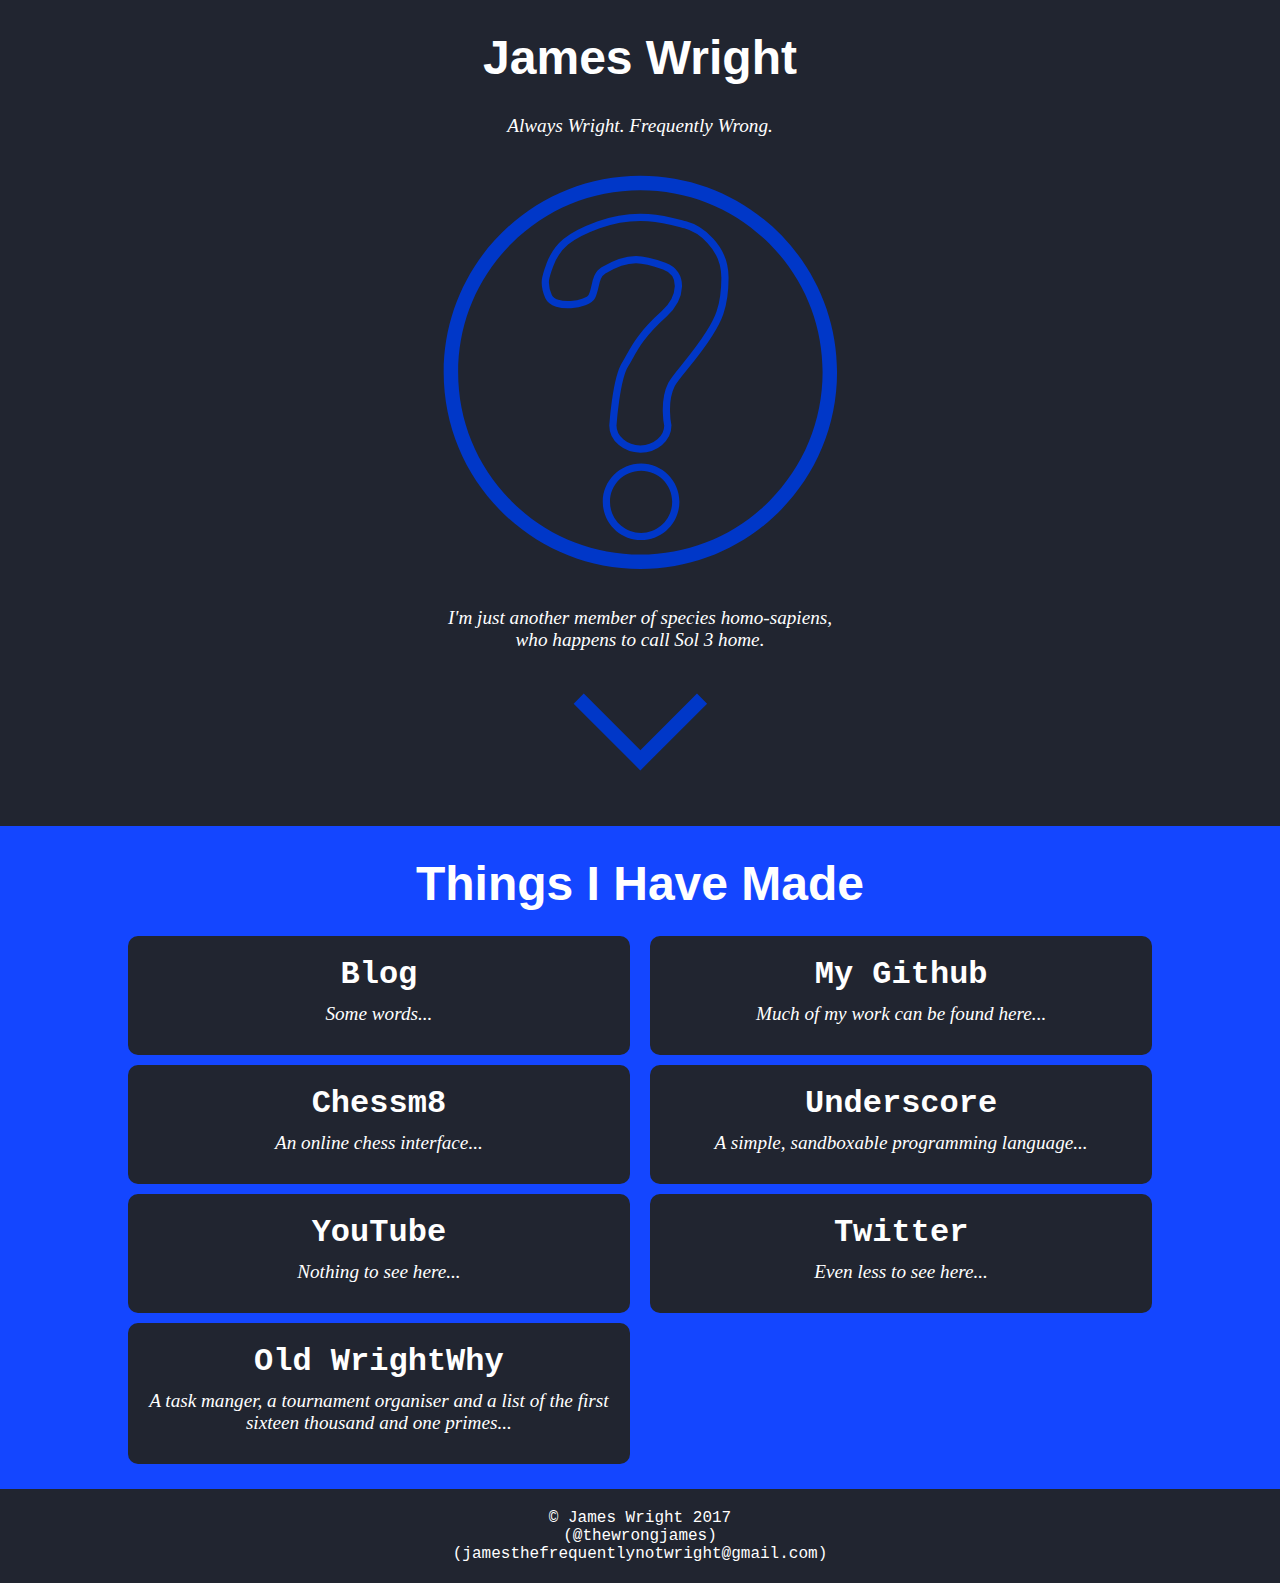
==== index.html @ ce9ecb09 "Merge branch 'dev' of https://github.com/The-CORE/The-CORE.github.io into dev" ====
<!--DOCTYPE html-->
<html>
    <head>
        <title>James Wright | WrightWhy</title>
        <link rel='stylesheet' href='styles.css' />
        <link rel='shortcut icon' href='/favicon.ico' />
        <meta charset="UTF-8">
        <meta
            name="viewport"
            content="width=device-width, initial-scale=1.0, maximum-scale=1.0,
            user-scalable=no"
        >
    </head>
    <body>
        <div class='section dark'>
            <h1 class='title'>James Wright</h1>
            <p class='quote'>
                Always Wright. Frequently Wrong.
            </p>
            <img
                src='question_mark.svg'
                class='logo'
            >
            <p class='quote'>
                I'm just another member of species homo-sapiens, <br>
                who happens to call Sol 3 home.
            </p>
            <img
                src='arrow.svg'
                class='small'
            >
        </div>
        <div class='section light'>
            <div class='projects-container'>
                <h1 class='title'>Things I Have Made</h1>
                <a
                    class='project left dark'
                    href='http://blog.wrightwhy.com'
                    target='_blank'
                >
                    <h1>Blog</h1>
                    <p class='quote'>Some words...</p>
                </a>
                <a
                    class='project right dark'
                    href='http://github.com/The-CORE'
                    target='_blank'
                >
                    <h1>My Github</h1>
                    <p class='quote'>Much of my work can be found here...</p>
                </a>
                <a
                    class='project left dark'
                    href='http://chessm8.net'
                    target='_blank'
                >
                    <h1>Chessm8</h1>
                    <p class='quote'>An online chess interface...</p>
                </a>
                <a
                    class='project right dark'
                    href='http://github.com/The-CORE/_'
                    target='_blank'
                >
                    <h1>Underscore</h1>
                    <p class='quote'>
                        A simple, sandboxable programming language...
                    </p>
                </a>
                <a
                    class='project left dark'
                    href=
                    'https://www.youtube.com/channel/UCQzHCInoZKrycL-gh172RYg'
                    target='_blank'
                >
                    <h1>YouTube</h1>
                    <p class='quote'>Nothing to see here...</p>
                </a>
                <a
                    class='project right dark'
                    href='http://twitter.com/thewrongjames'
                    target='_blank'
                >
                    <h1>Twitter</h1>
                    <p class='quote'>Even less to see here...</p>
                </a>
                <a
                    class='project left dark'
                    href='http://old.wrightwhy.com'
                    target='_blank'
                >
                    <h1>Old WrightWhy</h1>
                    <p class='quote'>
                        A task manger, a tournament organiser and a list of the
                        first sixteen thousand and one primes...
                    </p>
                </a>
            </div>
        </div>
        <p class='footer dark'>
            © James Wright 2017
            <br>
            (@thewrongjames)
            <br>
            (jamesthefrequentlynotwright@gmail.com)
        </p>
    </body>
</html>
---- styles.css ----
* {
    margin: 0;
    padding: 0;
    box-sizing: border-box;
}

body {
    color: white;
    font-family: "Courier New", Courier, monospace;
    text-align: center;
    background-color: rgb(20, 70, 255);
    word-wrap: break-word;
}

.title {
    padding-bottom: 20px;
    font-size: 3em;
    font-family: Impact, Charcoal, sans-serif
}

.dark {
    background-color: rgb(33, 37, 48);
}

.light {
    background-color: rgb(20, 70, 255);
}

a {
    text-decoration: none;
    color: white;
}

a:hover {
    color: rgb(0, 255, 51);
}

.section {
    min-width: 300px;
    padding: 30px 0;
}

.logo {
    height: 50vh;
    padding: 20px 0;
}

.small {
    height: 15vh;
}

.quote {
    font-family: 'Georgia', serif;
    font-style: italic;
    font-size: 1.2em;
    padding: 10px 0;
}

.left {
    float: left;
}

.right {
    float: right;
}

.projects-container {
    font-size: 1em;
    width: 80%;
    padding-bottom: 30px 0;
    margin: auto;
}

.project {
    width: 49%;
    margin: 5px auto;
    padding: 20px;
    border-radius: 10px;
}

.footer {
    display: inline-block;
    width: 100%;
    margin-top: 20px;
    padding: 20px 10px;
}

@media screen and (max-width: 810px) {
    .project {
        width: 100%;
    }
}
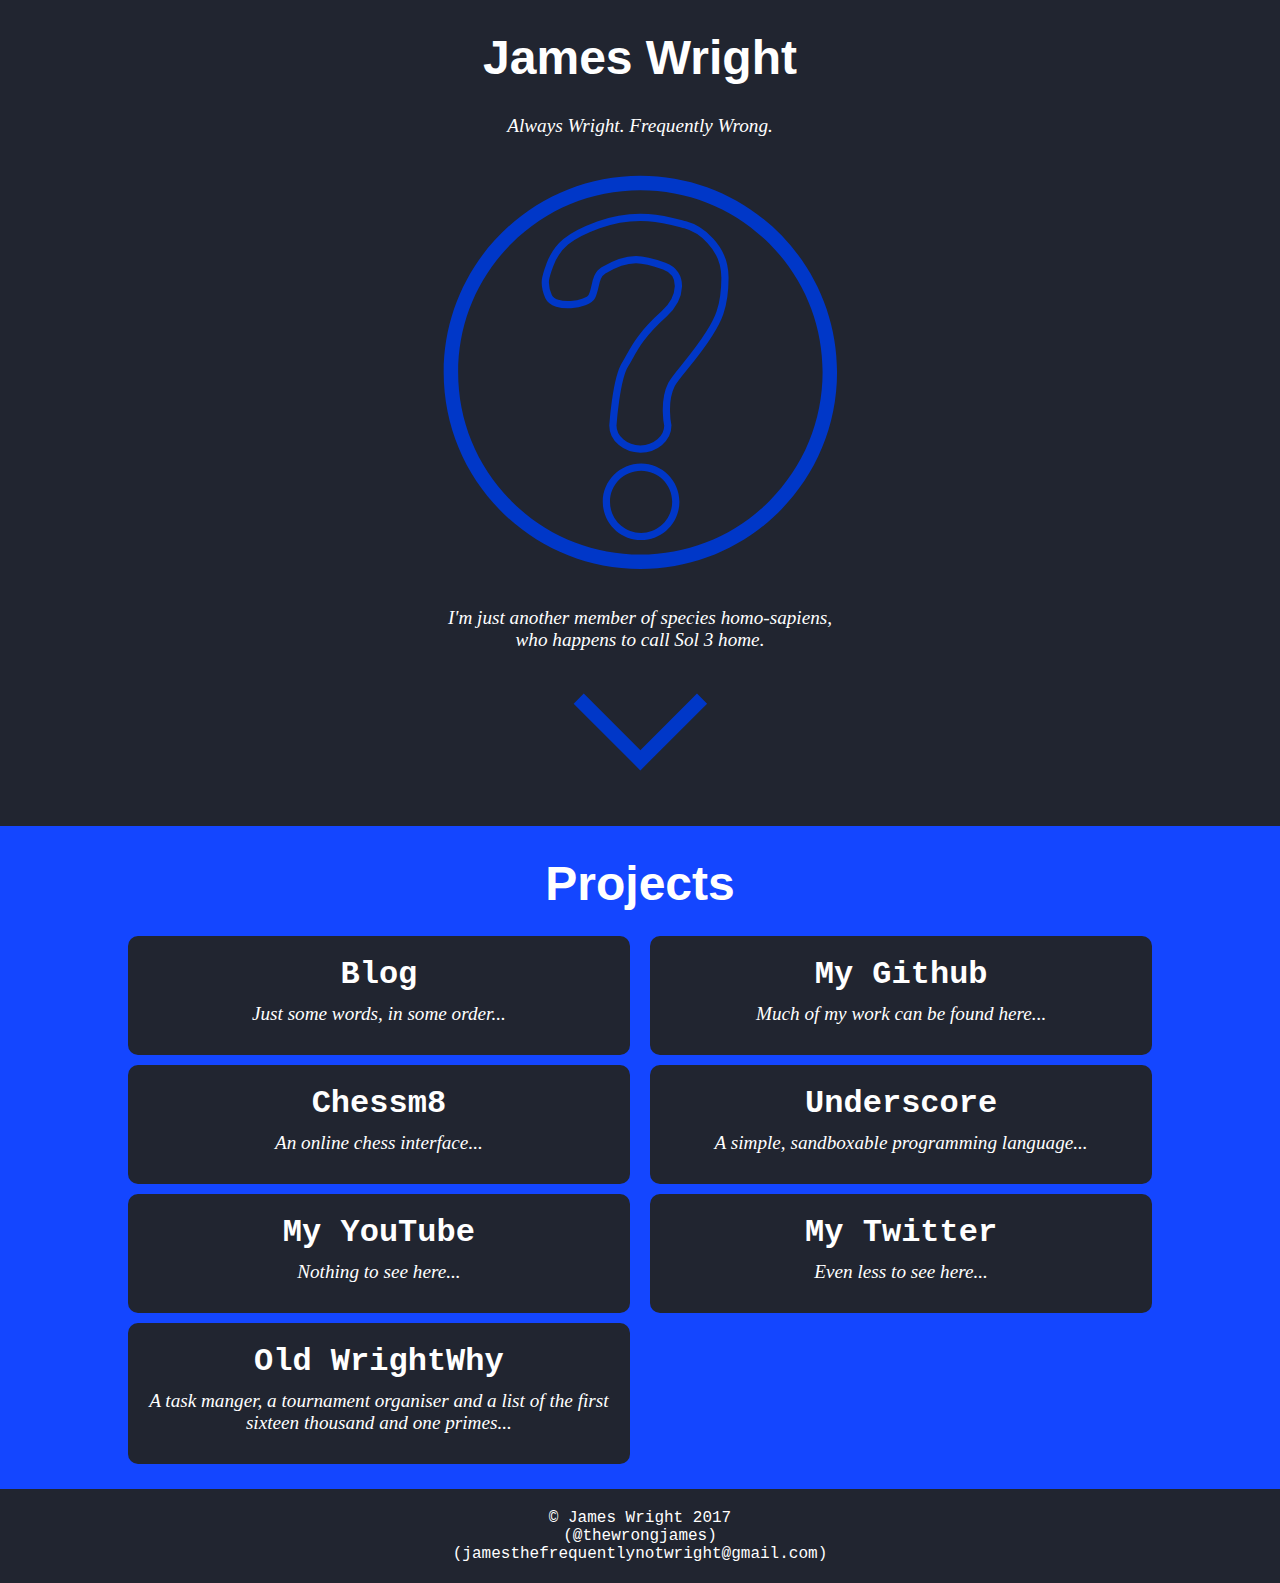
==== commit c4a47842: "Fixed links and the index." ====
--- a/index.html
+++ b/index.html
@@ -1,7 +1,7 @@
 <!--DOCTYPE html-->
 <html>
     <head>
-        <title>James Wright | WrightWhy</title>
+        <title>James Wright</title>
         <link rel='stylesheet' href='styles.css' />
         <link rel='shortcut icon' href='/favicon.ico' />
         <meta charset="UTF-8">
@@ -32,18 +32,18 @@
         </div>
         <div class='section light'>
             <div class='projects-container'>
-                <h1 class='title'>Things I Have Made</h1>
+                <h1 class='title'>Projects</h1>
                 <a
                     class='project left dark'
-                    href='http://blog.wrightwhy.com'
+                    href='http://wrightwhy.com'
                     target='_blank'
                 >
                     <h1>Blog</h1>
-                    <p class='quote'>Some words...</p>
+                    <p class='quote'>Just some words, in some order...</p>
                 </a>
                 <a
                     class='project right dark'
-                    href='http://github.com/The-CORE'
+                    href='http://github.com/thewrongjames'
                     target='_blank'
                 >
                     <h1>My Github</h1>
@@ -59,7 +59,7 @@
                 </a>
                 <a
                     class='project right dark'
-                    href='http://github.com/The-CORE/_'
+                    href='http://github.com/thewrongjames/_'
                     target='_blank'
                 >
                     <h1>Underscore</h1>
@@ -73,7 +73,7 @@
                     'https://www.youtube.com/channel/UCQzHCInoZKrycL-gh172RYg'
                     target='_blank'
                 >
-                    <h1>YouTube</h1>
+                    <h1>My YouTube</h1>
                     <p class='quote'>Nothing to see here...</p>
                 </a>
                 <a
@@ -81,7 +81,7 @@
                     href='http://twitter.com/thewrongjames'
                     target='_blank'
                 >
-                    <h1>Twitter</h1>
+                    <h1>My Twitter</h1>
                     <p class='quote'>Even less to see here...</p>
                 </a>
                 <a
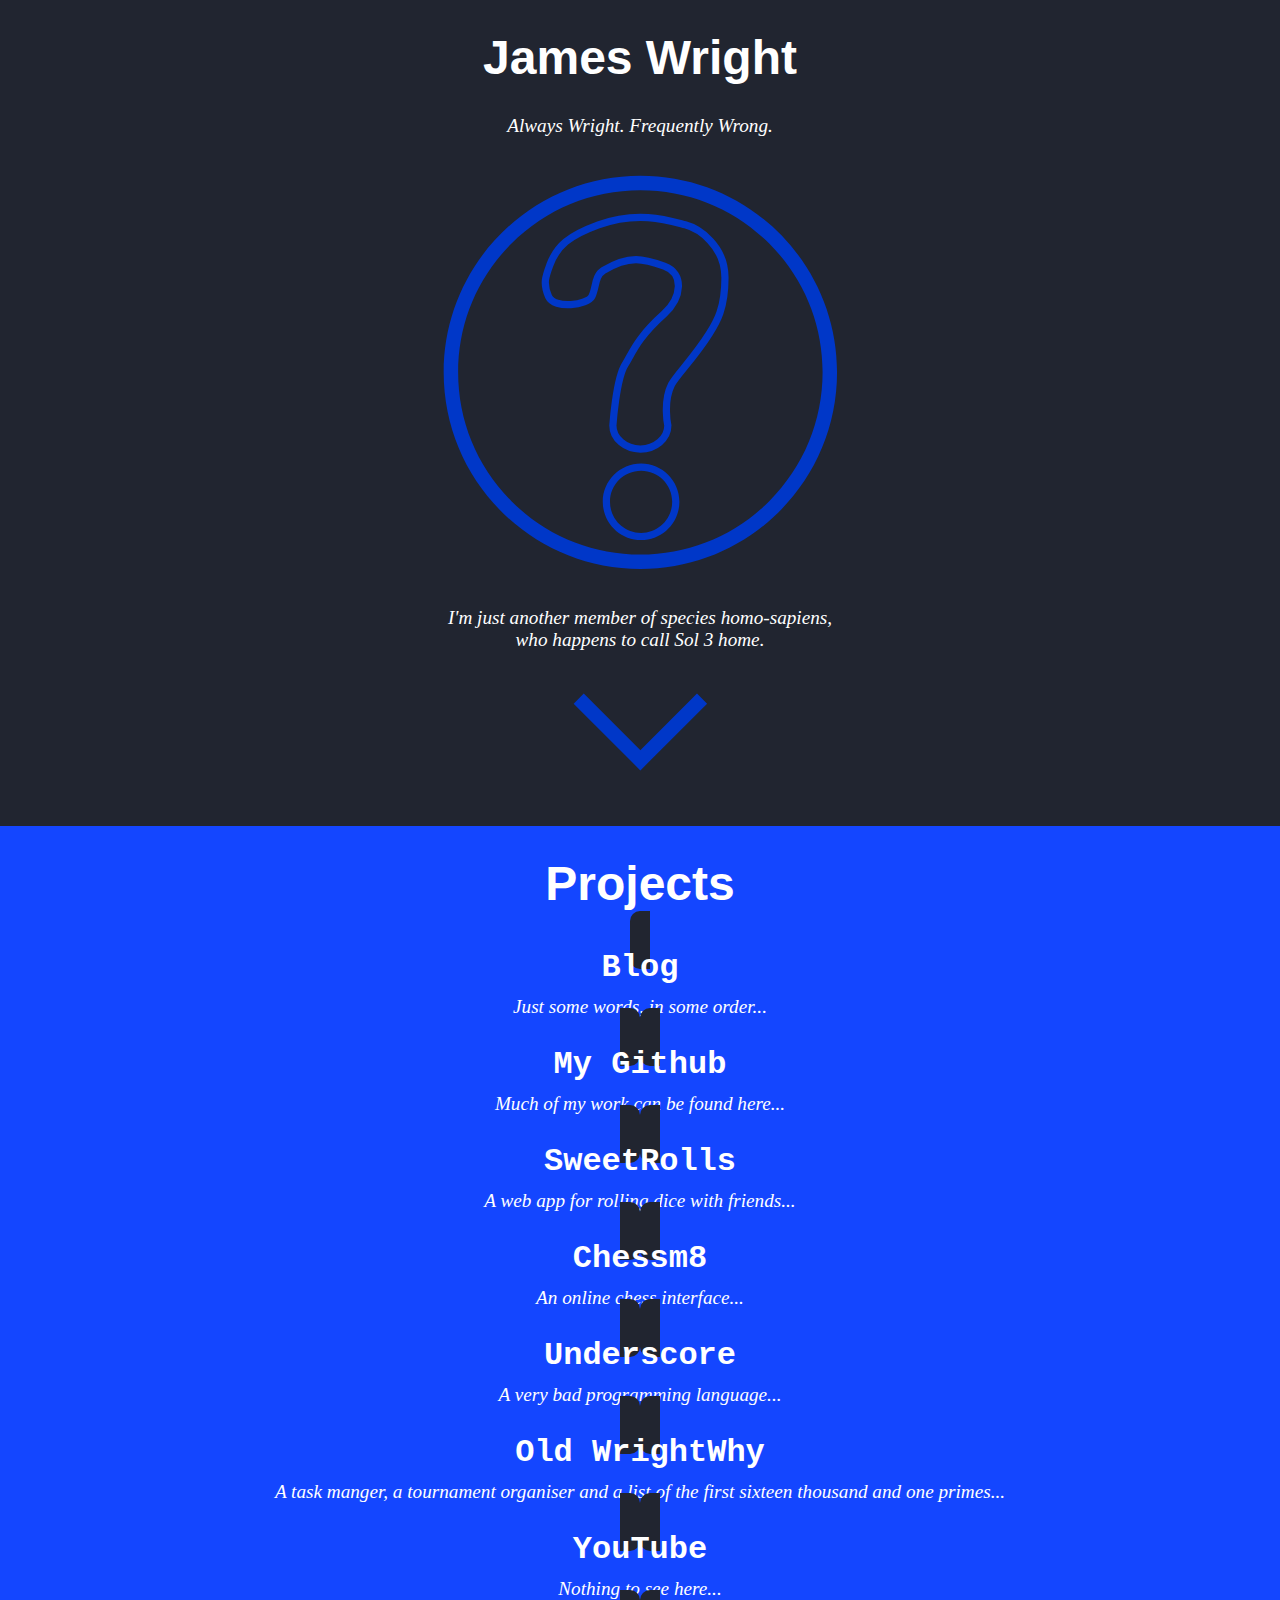
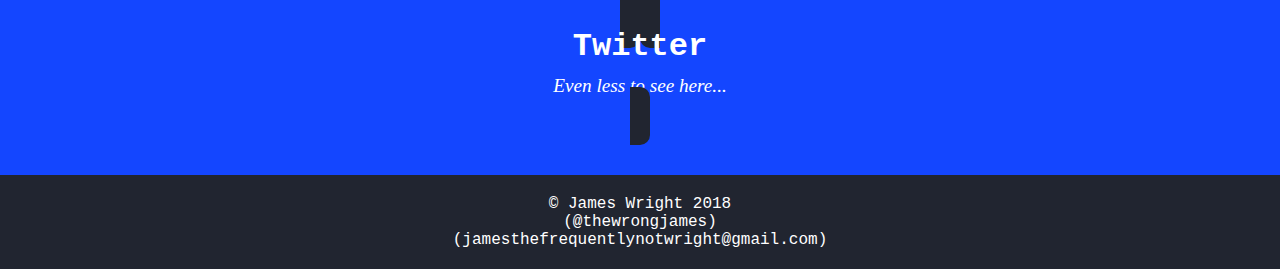
==== commit 4cc39c9e: "Add google search console meta tag" ====
--- a/index.html
+++ b/index.html
@@ -5,11 +5,8 @@
         <link rel='stylesheet' href='styles.css' />
         <link rel='shortcut icon' href='/favicon.ico' />
         <meta charset="UTF-8">
-        <meta
-            name="viewport"
-            content="width=device-width, initial-scale=1.0, maximum-scale=1.0,
-            user-scalable=no"
-        >
+        <meta name="viewport" content="width=device-width, initial-scale=1.0, maximum-scale=1.0, user-scalable=no">
+        <meta name="google-site-verification" content="LqBODs90zdSARQ0SyTFkvuYUUhPRb54O4G55xeMoBCE" />
     </head>
     <body>
         <div class='section dark'>
@@ -17,88 +14,57 @@
             <p class='quote'>
                 Always Wright. Frequently Wrong.
             </p>
-            <img
-                src='question_mark.svg'
-                class='logo'
-            >
+            <img src='question_mark.svg' class='logo'>
             <p class='quote'>
                 I'm just another member of species homo-sapiens, <br>
                 who happens to call Sol 3 home.
             </p>
-            <img
-                src='arrow.svg'
-                class='small'
-            >
+            <img src='arrow.svg' class='small'>
         </div>
         <div class='section light'>
+            <h1 class='title'>Projects</h1>
             <div class='projects-container'>
-                <h1 class='title'>Projects</h1>
-                <a
-                    class='project left dark'
-                    href='http://wrightwhy.com'
-                    target='_blank'
-                >
+                <a class='project dark' href='http://wrightwhy.com' target='_blank'>
                     <h1>Blog</h1>
                     <p class='quote'>Just some words, in some order...</p>
                 </a>
-                <a
-                    class='project right dark'
-                    href='http://github.com/thewrongjames'
-                    target='_blank'
-                >
+                <a class='project dark' href='http://github.com/thewrongjames' target='_blank'>
                     <h1>My Github</h1>
                     <p class='quote'>Much of my work can be found here...</p>
                 </a>
-                <a
-                    class='project left dark'
-                    href='http://chessm8.net'
-                    target='_blank'
-                >
+                <a class='project dark' href='http://sweetrolls.thewrongjames.com' target='_blank'>
+                    <h1>SweetRolls</h1>
+                    <p class='quote'>A web app for rolling dice with friends...</p>
+                </a>
+                <a class='project dark' href='http://chessm8.net' target='_blank'>
                     <h1>Chessm8</h1>
                     <p class='quote'>An online chess interface...</p>
                 </a>
-                <a
-                    class='project right dark'
-                    href='http://github.com/thewrongjames/_'
-                    target='_blank'
-                >
+                <a class='project dark' href='http://github.com/thewrongjames/_' target='_blank'>
                     <h1>Underscore</h1>
                     <p class='quote'>
-                        A simple, sandboxable programming language...
+                        A very bad programming language...
                     </p>
                 </a>
-                <a
-                    class='project left dark'
-                    href=
-                    'https://www.youtube.com/channel/UCQzHCInoZKrycL-gh172RYg'
-                    target='_blank'
-                >
-                    <h1>My YouTube</h1>
-                    <p class='quote'>Nothing to see here...</p>
-                </a>
-                <a
-                    class='project right dark'
-                    href='http://twitter.com/thewrongjames'
-                    target='_blank'
-                >
-                    <h1>My Twitter</h1>
-                    <p class='quote'>Even less to see here...</p>
-                </a>
-                <a
-                    class='project left dark'
-                    href='http://old.wrightwhy.com'
-                    target='_blank'
-                >
+                <a class='project dark' href='http://old.wrightwhy.com' target='_blank'>
                     <h1>Old WrightWhy</h1>
                     <p class='quote'>
                         A task manger, a tournament organiser and a list of the
                         first sixteen thousand and one primes...
                     </p>
                 </a>
+                <a class='project dark' href='https://www.youtube.com/channel/UCQzHCInoZKrycL-gh172RYg' target='_blank'>
+                    <h1>YouTube</h1>
+                    <p class='quote'>Nothing to see here...</p>
+                </a>
+                <a class='project dark' href='http://twitter.com/thewrongjames' target='_blank'>
+                    <h1>Twitter</h1>
+                    <p class='quote'>Even less to see here...</p>
+                </a>
             </div>
         </div>
         <p class='footer dark'>
-            © James Wright 2017
+            © James Wright 2018
             <br>
             (@thewrongjames)
             <br>
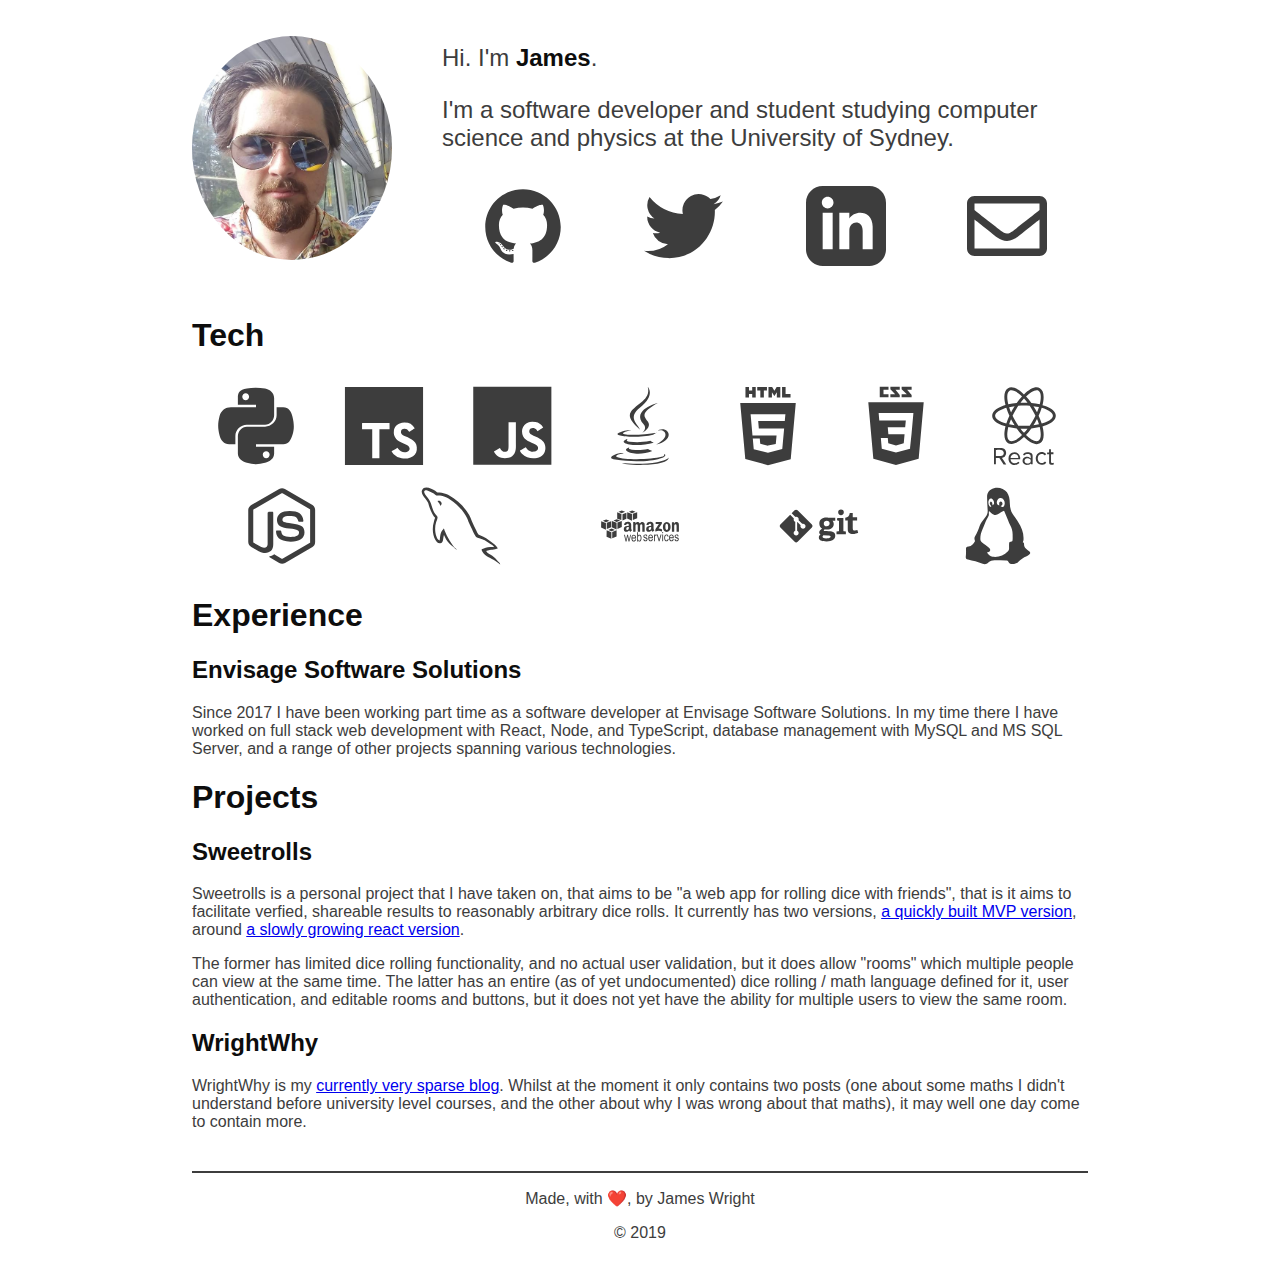
==== commit 3b5490fb: "Completely redesign the website" ====
--- a/index.html
+++ b/index.html
@@ -9,66 +9,148 @@
         <meta name="google-site-verification" content="LqBODs90zdSARQ0SyTFkvuYUUhPRb54O4G55xeMoBCE" />
     </head>
     <body>
-        <div class='section dark'>
-            <h1 class='title'>James Wright</h1>
-            <p class='quote'>
-                Always Wright. Frequently Wrong.
-            </p>
-            <img src='question_mark.svg' class='logo'>
-            <p class='quote'>
-                I'm just another member of species homo-sapiens, <br>
-                who happens to call Sol 3 home.
-            </p>
-            <img src='arrow.svg' class='small'>
+      <div class="intro">
+        <img src="me.jpg"/>
+        <div>
+          <p>Hi. I'm <b>James</b>.</p>
+          <p>
+            I'm a software developer and student studying
+            computer science and physics at the University of Sydney.
+          </p>
+          <div class="icon-row">
+            <a href="https://github.com/thewrongjames" target="_blank" title="GitHub">
+              <svg viewBox="0 0 128 128">
+                <path fill-rule="evenodd" clip-rule="evenodd" d="M64 5.103c-33.347 0-60.388 27.035-60.388 60.388 0 26.682 17.303 49.317 41.297 57.303 3.017.56 4.125-1.31 4.125-2.905 0-1.44-.056-6.197-.082-11.243-16.8 3.653-20.345-7.125-20.345-7.125-2.747-6.98-6.705-8.836-6.705-8.836-5.48-3.748.413-3.67.413-3.67 6.063.425 9.257 6.223 9.257 6.223 5.386 9.23 14.127 6.562 17.573 5.02.542-3.903 2.107-6.568 3.834-8.076-13.413-1.525-27.514-6.704-27.514-29.843 0-6.593 2.36-11.98 6.223-16.21-.628-1.52-2.695-7.662.584-15.98 0 0 5.07-1.623 16.61 6.19C53.7 35 58.867 34.327 64 34.304c5.13.023 10.3.694 15.127 2.033 11.526-7.813 16.59-6.19 16.59-6.19 3.287 8.317 1.22 14.46.593 15.98 3.872 4.23 6.215 9.617 6.215 16.21 0 23.194-14.127 28.3-27.574 29.796 2.167 1.874 4.097 5.55 4.097 11.183 0 8.08-.07 14.583-.07 16.572 0 1.607 1.088 3.49 4.148 2.897 23.98-7.994 41.263-30.622 41.263-57.294C124.388 32.14 97.35 5.104 64 5.104z"></path>
+                <path d="M26.484 91.806c-.133.3-.605.39-1.035.185-.44-.196-.685-.605-.543-.906.13-.31.603-.395 1.04-.188.44.197.69.61.537.91zm-.743-.55M28.93 94.535c-.287.267-.85.143-1.232-.28-.396-.42-.47-.983-.177-1.254.298-.266.844-.14 1.24.28.394.426.472.984.17 1.255zm-.575-.618M31.312 98.012c-.37.258-.976.017-1.35-.52-.37-.538-.37-1.183.01-1.44.373-.258.97-.025 1.35.507.368.545.368 1.19-.01 1.452zm0 0M34.573 101.373c-.33.365-1.036.267-1.552-.23-.527-.487-.674-1.18-.343-1.544.336-.366 1.045-.264 1.564.23.527.486.686 1.18.333 1.543zm0 0M39.073 103.324c-.147.473-.825.688-1.51.486-.683-.207-1.13-.76-.99-1.238.14-.477.823-.7 1.512-.485.683.206 1.13.756.988 1.237zm0 0M44.016 103.685c.017.498-.563.91-1.28.92-.723.017-1.308-.387-1.315-.877 0-.503.568-.91 1.29-.924.717-.013 1.306.387 1.306.88zm0 0M48.614 102.903c.086.485-.413.984-1.126 1.117-.7.13-1.35-.172-1.44-.653-.086-.498.422-.997 1.122-1.126.714-.123 1.354.17 1.444.663zm0 0"></path>
+              </svg>
+            </a>
+            <a href="https://twitter.com/thewrongjames" target="_blank" title="Twitter">
+              <svg viewBox="0 0 128 104">
+                <path id="original" class="cls-1" d="M40.58,115.3c47.64,0,73.69-39.47,73.69-73.69,0-1.12,0-2.24-.07-3.35a52.7,52.7,0,0,0,12.92-13.41,51.7,51.7,0,0,1-14.87,4.08A26,26,0,0,0,123.63,14.6a51.9,51.9,0,0,1-16.45,6.29A25.92,25.92,0,0,0,63.05,44.51,73.53,73.53,0,0,1,9.67,17.45a25.92,25.92,0,0,0,8,34.58A25.71,25.71,0,0,1,6,48.78c0,.11,0,.22,0,.33A25.91,25.91,0,0,0,26.73,74.5a25.86,25.86,0,0,1-11.7.44,25.93,25.93,0,0,0,24.2,18A52,52,0,0,1,7.06,104a52.72,52.72,0,0,1-6.18-.36,73.32,73.32,0,0,0,39.7,11.63" transform="translate(-0.88 -12.7)"></path>
+              </svg>
+            </a>
+            <a href="https://www.linkedin.com/in/thewrongjames/" target="_blank" title="LinkedIn">
+              <svg viewBox="0 0 24 24">
+                <path d="M19 0h-14c-2.761 0-5 2.239-5 5v14c0 2.761 2.239 5 5 5h14c2.762 0 5-2.239 5-5v-14c0-2.761-2.238-5-5-5zm-11 19h-3v-11h3v11zm-1.5-12.268c-.966 0-1.75-.79-1.75-1.764s.784-1.764 1.75-1.764 1.75.79 1.75 1.764-.783 1.764-1.75 1.764zm13.5 12.268h-3v-5.604c0-3.368-4-3.113-4 0v5.604h-3v-11h3v1.765c1.396-2.586 7-2.777 7 2.476v6.759z"/>
+              </svg>
+            </a>
+            </a>
+            <a href="mailto:james.wright42@outlook.com" target="_blank">
+              <!--
+                Regular envelope icon by Font Awesome.
+                https://fontawesome.com/icons/envelope?style=regular Licensed under CC BY-SA 4.0.
+                https://creativecommons.org/licenses/by-sa/4.0/ https://fontawesome.com/license/free
+              -->
+              <svg viewBox="0 0 512 512">
+                <path d="M464 64H48C21.49 64 0 85.49 0 112v288c0 26.51 21.49 48 48 48h416c26.51 0 48-21.49 48-48V112c0-26.51-21.49-48-48-48zm0 48v40.805c-22.422 18.259-58.168 46.651-134.587 106.49-16.841 13.247-50.201 45.072-73.413 44.701-23.208.375-56.579-31.459-73.413-44.701C106.18 199.465 70.425 171.067 48 152.805V112h416zM48 400V214.398c22.914 18.251 55.409 43.862 104.938 82.646 21.857 17.205 60.134 55.186 103.062 54.955 42.717.231 80.509-37.199 103.053-54.947 49.528-38.783 82.032-64.401 104.947-82.653V400H48z"></path>
+              </svg>
+            </a>
+          </div>
         </div>
-        <div class='section light'>
-            <h1 class='title'>Projects</h1>
-            <div class='projects-container'>
-                <a class='project dark' href='http://wrightwhy.com' target='_blank'>
-                    <h1>Blog</h1>
-                    <p class='quote'>Just some words, in some order...</p>
-                </a>
-                <a class='project dark' href='http://github.com/thewrongjames' target='_blank'>
-                    <h1>My Github</h1>
-                    <p class='quote'>Much of my work can be found here...</p>
-                </a>
-                <a class='project dark' href='http://sweetrolls.thewrongjames.com' target='_blank'>
-                    <h1>SweetRolls</h1>
-                    <p class='quote'>A web app for rolling dice with friends...</p>
-                </a>
-                <a class='project dark' href='http://chessm8.net' target='_blank'>
-                    <h1>Chessm8</h1>
-                    <p class='quote'>An online chess interface...</p>
-                </a>
-                <a class='project dark' href='http://github.com/thewrongjames/_' target='_blank'>
-                    <h1>Underscore</h1>
-                    <p class='quote'>
-                        A very bad programming language...
-                    </p>
-                </a>
-                <a class='project dark' href='http://old.wrightwhy.com' target='_blank'>
-                    <h1>Old WrightWhy</h1>
-                    <p class='quote'>
-                        A task manger, a tournament organiser and a list of the
-                        first sixteen thousand and one primes...
-                    </p>
-                </a>
-                <a class='project dark' href='https://www.youtube.com/channel/UCQzHCInoZKrycL-gh172RYg' target='_blank'>
-                    <h1>YouTube</h1>
-                    <p class='quote'>Nothing to see here...</p>
-                </a>
-                <a class='project dark' href='http://twitter.com/thewrongjames' target='_blank'>
-                    <h1>Twitter</h1>
-                    <p class='quote'>Even less to see here...</p>
-                </a>
-            </div>
-        </div>
-        <p class='footer dark'>
-            © James Wright 2018
-            <br>
-            (@thewrongjames)
-            <br>
-            (jamesthefrequentlynotwright@gmail.com)
-        </p>
+      </div>
+      <h1>Tech</h1>
+      <div class="icon-row">
+        <a href="https://www.python.org/" target="_blank" title="Python">
+          <svg viewBox="0 0 128 128">
+            <path d="M49.33 62h29.159c8.117 0 14.511-6.868 14.511-15.019v-27.798c0-7.912-6.632-13.856-14.555-15.176-5.014-.835-10.195-1.215-15.187-1.191-4.99.023-9.612.448-13.805 1.191-12.355 2.181-14.453 6.751-14.453 15.176v10.817h29v4h-40.224000000000004c-8.484 0-15.914 5.108-18.237 14.811-2.681 11.12-2.8 17.919 0 29.53 2.075 8.642 7.03 14.659 15.515 14.659h9.946v-13.048c0-9.637 8.428-17.952 18.33-17.952zm-1.838-39.11c-3.026 0-5.478-2.479-5.478-5.545 0-3.079 2.451-5.581 5.478-5.581 3.015 0 5.479 2.502 5.479 5.581-.001 3.066-2.465 5.545-5.479 5.545zM122.281 48.811c-2.098-8.448-6.103-14.811-14.599-14.811h-10.682v12.981c0 10.05-8.794 18.019-18.511 18.019h-29.159c-7.988 0-14.33 7.326-14.33 15.326v27.8c0 7.91 6.745 12.564 14.462 14.834 9.242 2.717 17.994 3.208 29.051 0 7.349-2.129 14.487-6.411 14.487-14.834v-11.126h-29v-4h43.682c8.484 0 11.647-5.776 14.599-14.66 3.047-9.145 2.916-17.799 0-29.529zm-41.955 55.606c3.027 0 5.479 2.479 5.479 5.547 0 3.076-2.451 5.579-5.479 5.579-3.015 0-5.478-2.502-5.478-5.579 0-3.068 2.463-5.547 5.478-5.547z"></path>
+          </svg>
+        </a>
+        <a href="https://www.typescriptlang.org/" target="_blank" title="TypeScript">
+          <svg viewBox="0 0 128 128">
+            <path id="original-2" data-name="original" class="cls-2" d="M1.5,63.91v62.5h125V1.41H1.5Zm100.73-5a15.56,15.56,0,0,1,7.82,4.5,20.58,20.58,0,0,1,3,4c0,.16-5.4,3.81-8.69,5.85-.12.08-.6-.44-1.13-1.23a7.09,7.09,0,0,0-5.87-3.53c-3.79-.26-6.23,1.73-6.21,5a4.58,4.58,0,0,0,.54,2.34c.83,1.73,2.38,2.76,7.24,4.86,8.95,3.85,12.78,6.39,15.16,10,2.66,4,3.25,10.46,1.45,15.24-2,5.2-6.9,8.73-13.83,9.9a38.32,38.32,0,0,1-9.52-.1,23,23,0,0,1-12.72-6.63c-1.15-1.27-3.39-4.58-3.25-4.82a9.34,9.34,0,0,1,1.15-.73L82,101l3.59-2.08.75,1.11a16.78,16.78,0,0,0,4.74,4.54c4,2.1,9.46,1.81,12.16-.62a5.43,5.43,0,0,0,.69-6.92c-1-1.39-3-2.56-8.59-5-6.45-2.78-9.23-4.5-11.77-7.24a16.48,16.48,0,0,1-3.43-6.25,25,25,0,0,1-.22-8c1.33-6.23,6-10.58,12.82-11.87A31.66,31.66,0,0,1,102.23,58.93ZM72.89,64.15l0,5.12H56.66V115.5H45.15V69.26H28.88v-5A49.19,49.19,0,0,1,29,59.09C29.08,59,39,59,51,59L72.83,59Z"></path>
+          </svg>
+        </a>
+        <a href="https://en.wikipedia.org/wiki/ECMAScript" target="_blank" title="JavaScript">
+          <svg viewBox="0 0 128 128">
+            <path d="M2 1v125h125v-125h-125zm66.119 106.513c-1.845 3.749-5.367 6.212-9.448 7.401-6.271 1.44-12.269.619-16.731-2.059-2.986-1.832-5.318-4.652-6.901-7.901l9.52-5.83c.083.035.333.487.667 1.071 1.214 2.034 2.261 3.474 4.319 4.485 2.022.69 6.461 1.131 8.175-2.427 1.047-1.81.714-7.628.714-14.065-.001-10.115.046-20.188.046-30.188h11.709c0 11 .06 21.418 0 32.152.025 6.58.596 12.446-2.07 17.361zm48.574-3.308c-4.07 13.922-26.762 14.374-35.83 5.176-1.916-2.165-3.117-3.296-4.26-5.795 4.819-2.772 4.819-2.772 9.508-5.485 2.547 3.915 4.902 6.068 9.139 6.949 5.748.702 11.531-1.273 10.234-7.378-1.333-4.986-11.77-6.199-18.873-11.531-7.211-4.843-8.901-16.611-2.975-23.335 1.975-2.487 5.343-4.343 8.877-5.235l3.688-.477c7.081-.143 11.507 1.727 14.756 5.355.904.916 1.642 1.904 3.022 4.045-3.772 2.404-3.76 2.381-9.163 5.879-1.154-2.486-3.069-4.046-5.093-4.724-3.142-.952-7.104.083-7.926 3.403-.285 1.023-.226 1.975.227 3.665 1.273 2.903 5.545 4.165 9.377 5.926 11.031 4.474 14.756 9.271 15.672 14.981.882 4.916-.213 8.105-.38 8.581z"></path>
+          </svg>
+        </a>
+        <a href="https://www.oracle.com/java/" target="_blank" title="Java">
+          <svg viewBox="0 0 128 128">
+            <path d="M47.617 98.12s-4.767 2.774 3.397 3.71c9.892 1.13 14.947.968 25.845-1.092 0 0 2.871 1.795 6.873 3.351-24.439 10.47-55.308-.607-36.115-5.969zM44.629 84.455s-5.348 3.959 2.823 4.805c10.567 1.091 18.91 1.18 33.354-1.6 0 0 1.993 2.025 5.132 3.131-29.542 8.64-62.446.68-41.309-6.336z"></path><path d="M69.802 61.271c6.025 6.935-1.58 13.17-1.58 13.17s15.289-7.891 8.269-17.777c-6.559-9.215-11.587-13.792 15.635-29.58 0 .001-42.731 10.67-22.324 34.187z"></path><path d="M102.123 108.229s3.529 2.91-3.888 5.159c-14.102 4.272-58.706 5.56-71.094.171-4.451-1.938 3.899-4.625 6.526-5.192 2.739-.593 4.303-.485 4.303-.485-4.953-3.487-32.013 6.85-13.743 9.815 49.821 8.076 90.817-3.637 77.896-9.468zM49.912 70.294s-22.686 5.389-8.033 7.348c6.188.828 18.518.638 30.011-.326 9.39-.789 18.813-2.474 18.813-2.474s-3.308 1.419-5.704 3.053c-23.042 6.061-67.544 3.238-54.731-2.958 10.832-5.239 19.644-4.643 19.644-4.643zM90.609 93.041c23.421-12.167 12.591-23.86 5.032-22.285-1.848.385-2.677.72-2.677.72s.688-1.079 2-1.543c14.953-5.255 26.451 15.503-4.823 23.725 0-.002.359-.327.468-.617z"></path><path d="M76.491 1.587s12.968 12.976-12.303 32.923c-20.266 16.006-4.621 25.13-.007 35.559-11.831-10.673-20.509-20.07-14.688-28.815 8.548-12.834 32.229-19.059 26.998-39.667z"></path><path d="M52.214 126.021c22.476 1.437 57-.8 57.817-11.436 0 0-1.571 4.032-18.577 7.231-19.186 3.612-42.854 3.191-56.887.874 0 .001 2.875 2.381 17.647 3.331z"></path>
+          </svg>
+        </a>
+        <a href="https://en.wikipedia.org/wiki/HTML5" target="_blank" title="HTML5">
+          <svg viewBox="0 0 128 128">
+            <path d="M19.569 27l8.087 89.919 36.289 9.682 36.39-9.499 8.096-90.102h-88.862zm72.041 20.471l-.507 5.834-.223 2.695h-42.569l1.017 12h40.54l-.271 2.231-2.615 28.909-.192 1.69-22.79 6.134v-.005l-.027.012-22.777-5.916-1.546-17.055h11.168l.791 8.46 12.385 3.139.006-.234v.012l12.412-2.649 1.296-13.728h-38.555l-2.734-30.836-.267-3.164h55.724000000000004l-.266 2.471zM27.956 1.627h5.622v5.556h5.144v-5.556h5.623v16.822h-5.623v-5.633h-5.143v5.633h-5.623v-16.822zM51.738 7.206h-4.95v-5.579h15.525v5.579h-4.952v11.243h-5.623v-11.243zM64.777 1.627h5.862l3.607 5.911 3.603-5.911h5.865v16.822h-5.601v-8.338l-3.867 5.981h-.098l-3.87-5.981v8.338h-5.502v-16.822zM86.513 1.627h5.624v11.262h7.907v5.561h-13.531v-16.823z"></path>
+          </svg>
+        </a>
+        <a href="https://en.wikipedia.org/wiki/Cascading_Style_Sheets" target="_blank" title="CSS">
+          <svg viewBox="0 0 128 128">
+            <path d="M19.67 26l8.069 90.493 36.206 10.05 36.307-10.063 8.078-90.48h-88.66zm69.21 50.488l-2.35 21.892.009 1.875-22.539 6.295v.001l-.018.015-22.719-6.225-1.537-17.341h11.141l.79 8.766 12.347 3.295-.004.015v-.032l12.394-3.495 1.308-14.549h-25.907000000000004l-.222-2.355-.506-5.647-.265-2.998h27.886000000000003l1.014-11h-42.473l-.223-2.589-.506-6.03-.265-3.381h55.597l-.267 3.334-2.685 30.154"></path><path d="M89 14.374l-7.149-8.374h7.149v-5h-16v4.363l8.39 7.637h-8.39v5h16zM70 14.374l-6.807-8.374h6.807v-5h-15v4.363l7.733 7.637h-7.733v5h15zM52 13h-8v-7h8v-5h-14v17h14z"></path>
+          </svg>
+        </a>
+        <a href="https://reactjs.org/" target="_blank" title="React">
+          <svg viewBox="0 0 128 128">
+            <path d="M64 81.7c7.3 7.1 14.5 11.3 20.3 11.3 1.9 0 3.7-.4 5.2-1.3 5.2-3 7.1-10.5 5.3-21.2-.3-1.9-.7-3.8-1.2-5.8 2-.6 3.8-1.2 5.6-1.8 10.1-3.9 15.7-9.3 15.7-15.2 0-6-5.6-11.4-15.7-15.2-1.8-.7-3.6-1.3-5.6-1.8.5-2 .9-3.9 1.2-5.8 1.7-10.9-.2-18.5-5.4-21.5-1.5-.9-3.3-1.3-5.2-1.3-5.7 0-13 4.2-20.3 11.3-7.2-7.1-14.4-11.3-20.2-11.3-1.9 0-3.7.4-5.2 1.3-5.2 3-7.1 10.5-5.3 21.2.3 1.9.7 3.8 1.2 5.8-2 .6-3.8 1.2-5.6 1.8-10.1 3.9-15.7 9.3-15.7 15.2 0 6 5.6 11.4 15.7 15.2 1.8.7 3.6 1.3 5.6 1.8-.5 2-.9 3.9-1.2 5.8-1.7 10.7.2 18.3 5.3 21.2 1.5.9 3.3 1.3 5.2 1.3 5.8.2 13-4 20.3-11zm-5.6-13.5c1.8.1 3.7.1 5.6.1 1.9 0 3.8 0 5.6-.1-1.8 2.4-3.7 4.6-5.6 6.7-1.9-2.1-3.8-4.3-5.6-6.7zm-12.4-10.3c1 1.7 1.9 3.3 3 4.9-3.1-.4-6-.9-8.8-1.5.9-2.7 1.9-5.5 3.1-8.3.8 1.6 1.7 3.3 2.7 4.9zm-5.8-24.1c2.8-.6 5.7-1.1 8.8-1.5-1 1.6-2 3.2-3 4.9-1 1.7-1.9 3.3-2.7 5-1.3-2.9-2.3-5.7-3.1-8.4zm5.5 13.7c1.3-2.7 2.7-5.4 4.3-8.1 1.5-2.6 3.2-5.2 4.9-7.8 3-.2 6-.3 9.1-.3 3.2 0 6.2.1 9.1.3 1.8 2.6 3.4 5.2 4.9 7.8 1.6 2.7 3 5.4 4.3 8.1-1.3 2.7-2.7 5.4-4.3 8.1-1.5 2.6-3.2 5.2-4.9 7.8-3 .2-6 .3-9.1.3-3.2 0-6.2-.1-9.1-.3-1.8-2.6-3.4-5.2-4.9-7.8-1.6-2.7-3-5.4-4.3-8.1zm39.1-5.4l-2.7-5c-1-1.7-1.9-3.3-3-4.9 3.1.4 6 .9 8.8 1.5-.9 2.8-1.9 5.6-3.1 8.4zm0 10.8c1.2 2.8 2.2 5.6 3.1 8.3-2.8.6-5.7 1.1-8.8 1.5 1-1.6 2-3.2 3-4.9.9-1.5 1.8-3.2 2.7-4.9zm2.3 34.7c-.8.5-1.8.7-2.9.7-4.9 0-11-4-17-10 2.9-3.1 5.7-6.6 8.5-10.5 4.7-.4 9.2-1.1 13.4-2.1.5 1.8.8 3.6 1.1 5.4 1.4 8.5.3 14.6-3.1 16.5zm5.2-52.7c11.2 3.2 17.9 8.1 17.9 12.6 0 3.9-4.6 7.8-12.7 10.9-1.6.6-3.4 1.2-5.2 1.7-1.3-4.1-2.9-8.3-4.9-12.6 2-4.3 3.7-8.5 4.9-12.6zm-8-28.2c1.1 0 2 .2 2.9.7 3.3 1.9 4.5 7.9 3.1 16.5-.3 1.7-.7 3.5-1.1 5.4-4.2-.9-8.7-1.6-13.4-2.1-2.7-3.9-5.6-7.4-8.5-10.5 6-5.9 12.1-10 17-10zm-14.7 20.1c-1.8-.1-3.7-.1-5.6-.1s-3.8 0-5.6.1c1.8-2.4 3.7-4.6 5.6-6.7 1.9 2.1 3.8 4.4 5.6 6.7zm-28.7-19.4c.8-.5 1.8-.7 2.9-.7 4.9 0 11 4 17 10-2.9 3.1-5.7 6.6-8.5 10.5-4.7.4-9.2 1.1-13.4 2.1-.5-1.8-.8-3.6-1.1-5.4-1.4-8.5-.3-14.5 3.1-16.5zm-5.2 52.7c-11.2-3.2-17.9-8.1-17.9-12.6 0-3.9 4.6-7.8 12.7-10.9 1.6-.6 3.4-1.2 5.2-1.7 1.3 4.1 2.9 8.3 4.9 12.6-2 4.3-3.7 8.6-4.9 12.6zm2.1 11c.3-1.7.7-3.5 1.1-5.4 4.2.9 8.7 1.6 13.4 2.1 2.7 3.9 5.6 7.4 8.5 10.5-6 5.9-12.1 10-17 10-1.1 0-2-.2-2.9-.7-3.4-1.9-4.5-8-3.1-16.5zM33.6 112.3c2.2-2.7 2.3-5.7 1.1-8.7-1.2-3-3.7-4.4-6.8-4.5-3.7-.1-7.5 0-11.2 0h-.7v25.9h3v-9.8h4.7c.6 0 1.1.2 1.4.7l6 9.3c.1.2.4.5.6.5h3.9c-2.4-3.7-4.7-7.2-7.1-10.8 2.1-.3 3.9-1 5.1-2.6zm-14.6-.2v-9.9h1.1c2.3 0 4.7-.1 7 .1 2.7.1 4.6 2.2 4.6 4.9s-2.2 4.8-4.9 4.9c-2.4.1-4.8 0-7.8 0zM57.7 113.4c-1.6-7-8-8.8-12.9-6.6-3.8 1.7-5.5 5-5.6 9.1-.1 3.1.8 5.9 3.2 8 2.7 2.4 6 2.7 9.4 2.1 1.9-.4 3.6-1.3 4.9-2.7-.5-.7-1-1.4-1.5-2-2.8 2.4-5.9 3.2-9.3 1.6-2.2-1.1-3.3-3.8-3.5-5.8h15.5v-1.3c.1-.9 0-1.7-.2-2.4zm-15.1 1.6c-.3-3 2.7-6.2 6-6.2 3.8-.1 6.2 2.2 6.3 6.2h-12.3zM73.3 106.3c-1.5-.3-3.1-.4-4.6-.3-2.4.2-4.5 1.3-6.2 3.1.5.7.9 1.4 1.5 2.2.2-.2.4-.4.6-.5 1.6-1.5 3.5-2.3 5.8-2.1 1.8.1 3.5.7 4 2.5.4 1.4.3 2.9.4 4.4-.3 0-.4-.1-.5-.2-2.4-2-5.1-2.4-8-1.7-2.7.7-4.4 2.8-4.6 5.5-.2 3.1 1.2 5.4 3.9 6.5 1.7.7 3.6.7 5.4.3 1.4-.3 2-1.1 4-2.2v1.3h2.8c0-4 .1-8.9 0-13.5 0-2.9-1.7-4.7-4.5-5.3zm1.4 12.6c-.1.3 0 .6 0 .9 0 2.1-.5 2.8-2.5 3.6-1.4.5-2.9.7-4.4.2-1.7-.5-2.9-2-2.9-3.7-.1-1.7 1-3.4 2.7-3.9 2.3-.8 4.4-.3 6.3 1.1.6.5 1 1 .8 1.8zM90.3 109c2.6-.8 5-.3 6.8 1.9l.3.2c.7-.6 1.3-1.2 2.1-1.9-.3-.3-.4-.5-.6-.8-2.9-3.1-8.6-3.5-12.1-1-4.9 3.6-4.8 10.6-2.4 14.3 2.3 3.5 5.6 4.7 9.5 4.2 2.3-.3 4.2-1.4 5.7-3.3-.7-.6-1.4-1.2-2.1-1.9-.2.2-.3.3-.4.5-2.7 3-7.2 2.7-9.6-.5-1.4-1.9-1.7-4.1-1.3-6.3.2-2.5 1.5-4.5 4.1-5.4zM111.1 122.6c-.2.1-.3.2-.3.2-.8.6-1.6.7-2.5.4-.9-.4-1-1.2-1.1-2v-11.4c0-.2 0 .2.1-.8h3.8v-3h-4v-5h-3v5.4h-2.6c-.2 0-.5.2-.5.4-.1.7 0 1.2 0 2.2h3.2v12.799999999999999c0 1.6.4 3 1.8 3.8 1.5.9 4.4.7 5.7-.4.2-.1.3-.5.3-.6-.3-.6-.6-1.3-.9-2z"></path>
+          </svg>
+        </a>
+        <a href="https://nodejs.org/" target="_blank" title="NodeJs">
+          <svg viewBox="0 0 128 128">
+            <path d="M112.771 30.334l-44.097-25.605c-2.781-1.584-6.402-1.584-9.205 0l-44.568 25.605c-2.87 1.651-4.901 4.754-4.901 8.073v51.142c0 3.319 2.084 6.423 4.954 8.083l11.775 6.688c5.628 2.772 7.617 2.772 10.178 2.772 8.333 0 13.093-5.039 13.093-13.828v-50.49c0-.713-.371-1.774-1.071-1.774h-5.623c-.712 0-2.306 1.061-2.306 1.773v50.49c0 3.896-3.524 7.773-10.11 4.48l-12.167-7.013c-.424-.23-.723-.693-.723-1.181v-51.142c0-.482.555-.966.982-1.213l44.424-25.561c.415-.235 1.025-.235 1.439 0l43.882 25.555c.42.253.272.722.272 1.219v51.142c0 .488.183.963-.232 1.198l-44.086 25.576c-.378.227-.847.227-1.261 0l-11.307-6.749c-.341-.198-.746-.269-1.073-.086-3.146 1.783-3.726 2.02-6.677 3.043-.726.253-1.797.692.41 1.929l14.798 8.754c1.417.82 3.027 1.246 4.647 1.246 1.642 0 3.25-.426 4.667-1.246l43.885-25.582c2.87-1.672 4.23-4.764 4.23-8.083v-51.142c0-3.319-1.36-6.414-4.229-8.073zM77.91 81.445c-11.726 0-14.309-3.235-15.17-9.066-.1-.628-.633-1.379-1.272-1.379h-5.731c-.709 0-1.279.86-1.279 1.566 0 7.466 4.059 16.512 23.453 16.512 14.039 0 22.088-5.455 22.088-15.109 0-9.572-6.467-12.084-20.082-13.886-13.762-1.819-15.16-2.738-15.16-5.962 0-2.658 1.184-6.203 11.374-6.203 9.105 0 12.461 1.954 13.842 8.091.118.577.645.991 1.24.991h5.754c.354 0 .692-.143.94-.396.24-.272.367-.613.335-.979-.891-10.568-7.912-15.493-22.112-15.493-12.631 0-20.166 5.334-20.166 14.275 0 9.698 7.497 12.378 19.622 13.577 14.505 1.422 15.633 3.542 15.633 6.395 0 4.955-3.978 7.066-13.309 7.066z"></path>
+          </svg>
+        </a>
+        <a href="https://www.mysql.com/" target="_blank" title="MySQL">
+          <svg viewBox="0 0 128 128">
+            <path d="M116.948 97.807c-6.863-.187-12.104.452-16.585 2.341-1.273.537-3.305.552-3.513 2.147.7.733.809 1.829 1.365 2.731 1.07 1.73 2.876 4.052 4.488 5.268 1.762 1.33 3.577 2.751 5.465 3.902 3.358 2.047 7.107 3.217 10.34 5.268 1.906 1.21 3.799 2.733 5.658 4.097.92.675 1.537 1.724 2.732 2.147v-.194c-.628-.8-.79-1.898-1.366-2.733l-2.537-2.537c-2.48-3.292-5.629-6.184-8.976-8.585-2.669-1.916-8.642-4.504-9.755-7.609l-.195-.195c1.892-.214 4.107-.898 5.854-1.367 2.934-.786 5.556-.583 8.585-1.365l4.097-1.171v-.78c-1.531-1.571-2.623-3.651-4.292-5.073-4.37-3.72-9.138-7.437-14.048-10.537-2.724-1.718-6.089-2.835-8.976-4.292-.971-.491-2.677-.746-3.318-1.562-1.517-1.932-2.342-4.382-3.511-6.633-2.449-4.717-4.854-9.868-7.024-14.831-1.48-3.384-2.447-6.72-4.293-9.756-8.86-14.567-18.396-23.358-33.169-32-3.144-1.838-6.929-2.563-10.929-3.513-2.145-.129-4.292-.26-6.438-.391-1.311-.546-2.673-2.149-3.902-2.927-4.894-3.092-17.448-9.817-21.072-.975-2.289 5.581 3.421 11.025 5.462 13.854 1.434 1.982 3.269 4.207 4.293 6.438.674 1.467.79 2.938 1.367 4.489 1.417 3.822 2.652 7.98 4.487 11.511.927 1.788 1.949 3.67 3.122 5.268.718.981 1.951 1.413 2.145 2.927-1.204 1.686-1.273 4.304-1.95 6.44-3.05 9.615-1.899 21.567 2.537 28.683 1.36 2.186 4.567 6.871 8.975 5.073 3.856-1.57 2.995-6.438 4.098-10.732.249-.973.096-1.689.585-2.341v.195l3.513 7.024c2.6 4.187 7.212 8.562 11.122 11.514 2.027 1.531 3.623 4.177 6.244 5.073v-.196h-.195c-.508-.791-1.303-1.119-1.951-1.755-1.527-1.497-3.225-3.358-4.487-5.073-3.556-4.827-6.698-10.11-9.561-15.609-1.368-2.627-2.557-5.523-3.709-8.196-.444-1.03-.438-2.589-1.364-3.122-1.263 1.958-3.122 3.542-4.098 5.854-1.561 3.696-1.762 8.204-2.341 12.878-.342.122-.19.038-.391.194-2.718-.655-3.672-3.452-4.683-5.853-2.554-6.07-3.029-15.842-.781-22.829.582-1.809 3.21-7.501 2.146-9.172-.508-1.666-2.184-2.63-3.121-3.903-1.161-1.574-2.319-3.646-3.124-5.464-2.09-4.731-3.066-10.044-5.267-14.828-1.053-2.287-2.832-4.602-4.293-6.634-1.617-2.253-3.429-3.912-4.683-6.635-.446-.968-1.051-2.518-.391-3.513.21-.671.508-.951 1.171-1.17 1.132-.873 4.284.29 5.462.779 3.129 1.3 5.741 2.538 8.392 4.294 1.271.844 2.559 2.475 4.097 2.927h1.756c2.747.631 5.824.195 8.391.975 4.536 1.378 8.601 3.523 12.292 5.854 11.246 7.102 20.442 17.21 26.732 29.269 1.012 1.942 1.45 3.794 2.341 5.854 1.798 4.153 4.063 8.426 5.852 12.488 1.786 4.052 3.526 8.141 6.05 11.513 1.327 1.772 6.451 2.723 8.781 3.708 1.632.689 4.307 1.409 5.854 2.34 2.953 1.782 5.815 3.903 8.586 5.855 1.383.975 5.64 3.116 5.852 4.879zM29.729 23.466c-1.431-.027-2.443.156-3.513.389v.195h.195c.683 1.402 1.888 2.306 2.731 3.513.65 1.367 1.301 2.732 1.952 4.097l.194-.193c1.209-.853 1.762-2.214 1.755-4.294-.484-.509-.555-1.147-.975-1.755-.556-.811-1.635-1.272-2.339-1.952z"></path>
+          </svg>
+        </a>
+        <a href="https://aws.amazon.com/" target="_blank" title="AWS">
+          <svg viewBox="0 0 128 128">
+            <path d="M44.634 57.361c-2.599 0-5.499 1.001-6.107 4.296-.064.351.167.517.391.567l2.663.32c.246-.014.414-.28.461-.533.228-1.134 1.16-1.669 2.201-1.669.563 0 1.193.193 1.527.71.381.576.354 1.359.354 2.024v.391c-1.582.182-3.666.292-5.147.958-1.709.76-2.912 2.307-2.912 4.58 0 2.913 1.785 4.366 4.083 4.366 1.94 0 3.013-.456 4.509-2.022.497.738.656 1.073 1.562 1.846.202.108.458.098.64-.071v.035c.545-.497 1.535-1.401 2.094-1.881.222-.187.174-.493 0-.746-.5-.707-1.029-1.276-1.029-2.592v-4.366c0-1.85.156-3.556-1.172-4.828-1.046-1.031-2.791-1.385-4.118-1.385zm35.786 0c-2.6 0-5.498 1.001-6.106 4.296-.064.351.166.517.39.567l2.664.32c.246-.014.415-.28.461-.533.229-1.134 1.161-1.669 2.201-1.669.564 0 1.193.193 1.526.71.381.576.319 1.359.319 2.024v.391c-1.582.182-3.63.292-5.112.958-1.711.76-2.91 2.307-2.91 4.58 0 2.913 1.785 4.366 4.082 4.366 1.938 0 3.011-.456 4.509-2.022.495.738.656 1.073 1.563 1.846.203.108.458.098.639-.071v.035c.546-.497 1.537-1.401 2.095-1.881.222-.187.171-.493 0-.746-.5-.707-1.03-1.276-1.03-2.592v-4.366c0-1.85.12-3.556-1.206-4.828-1.05-1.031-2.759-1.385-4.085-1.385zm-20.13.142c-1.68 0-2.924.848-3.585 2.663h-.036v-1.882c-.018-.262-.23-.483-.496-.497h-2.557c-.29 0-.533.245-.533.533v14.378c.022.255.238.479.498.497h2.733c.292 0 .531-.243.532-.533v-7.633c0-1.664-.08-3.94 1.882-3.94 1.937 0 1.668 2.339 1.668 3.94v7.633c0 .271.222.515.498.533h2.733c.29 0 .532-.243.532-.533v-7.633c0-.816-.033-2.006.248-2.733s.971-1.207 1.634-1.207c.789 0 1.394.275 1.598 1.242.126.575.071 2.094.071 2.698v7.633c0 .271.222.515.496.533h2.734c.29 0 .532-.243.532-.533v-9.088c0-1.545.154-3.298-.71-4.509-.765-1.088-2.015-1.563-3.16-1.563-1.605 0-3.101.848-3.763 2.663-.764-1.814-1.842-2.662-3.549-2.662zm46.472 0c-3.949 0-6.142 3.473-6.142 7.953 0 4.448 2.167 8.022 6.142 8.022 3.823 0 6.249-3.492 6.249-7.881 0-4.537-2.198-8.094-6.249-8.094zm15.585 0c-1.887 0-2.966.943-3.728 2.911h-.035v-2.201c-.049-.222-.258-.377-.497-.39h-2.521c-.275 0-.508.199-.533.461v14.378c0 .271.225.515.497.533h2.699c.289 0 .527-.242.531-.533v-7.739c0-.97.083-1.855.463-2.733.306-.697.899-1.137 1.562-1.137 1.883 0 1.703 2.295 1.703 3.87v7.811c.028.244.249.445.498.462h2.733c.269 0 .501-.204.532-.462v-9.053c0-1.392.003-3.324-.71-4.474-.764-1.241-1.975-1.704-3.194-1.704zm-32.803.249c-.278 0-.497.22-.498.532v2.059c.001.31.213.531.498.533h4.686l-5.361 7.916c-.326.511-.354 1.089-.354 1.421v2.095c0 .302.328.63.639.461 3.056-1.668 6.717-1.52 9.479-.035.336.183.675-.16.675-.462v-2.202c-.026-.294-.142-.576-.497-.781-1.568-.901-3.388-1.178-5.111-1.136l4.65-6.815c.43-.613.67-.981.674-1.279v-1.774c0-.306-.209-.532-.496-.532h-8.984zm17.218 2.698c.865 0 1.504.386 1.811 1.384.354 1.152.391 2.588.391 3.799 0 1.846-.086 4.899-2.201 4.899-2.139 0-2.13-3.78-2.13-5.538-.001-1.753.117-4.544 2.129-4.544zm-60.673 5.254v.604c0 1.092.04 2.01-.497 2.981-.434.79-1.116 1.279-1.881 1.279-1.045 0-1.668-.849-1.668-2.06-.001-2.387 2.074-2.804 4.046-2.804zm35.786 0v.604c0 1.092.04 2.01-.496 2.981-.435.79-1.112 1.279-1.882 1.279-1.047 0-1.669-.849-1.669-2.06 0-2.387 2.073-2.804 4.047-2.804zM99.59 73.656v2.06h1.386v-2.06h-1.386zm-40.152.356v14.662h1.278v-1.314c.272.521.582.91.958 1.171.376.262.806.391 1.277.391.939 0 1.75-.479 2.45-1.455.701-.977 1.065-2.392 1.065-4.189 0-1.178-.151-2.154-.462-2.981-.311-.826-.725-1.441-1.242-1.847-.519-.406-1.107-.639-1.739-.639-.452 0-.874.118-1.244.354-.368.236-.666.622-.958 1.101v-5.254h-1.383zm13.135 3.443c-.962 0-1.728.285-2.271.852s-.815 1.296-.815 2.202c0 .525.115.972.318 1.384.202.413.49.748.852.994.364.246 1.09.57 2.166.923.745.24 1.19.444 1.385.604.281.233.427.538.427.959 0 .486-.17.892-.498 1.207-.328.317-.786.461-1.385.461-.6 0-1.094-.168-1.455-.532-.362-.364-.557-.918-.64-1.668l-1.384.283c.313 2.278 1.449 3.41 3.408 3.408 1.045 0 1.844-.295 2.449-.923.604-.628.924-1.471.924-2.485 0-.548-.098-1.022-.284-1.419-.188-.397-.445-.693-.782-.924-.336-.229-1.089-.536-2.236-.923-.834-.292-1.321-.506-1.49-.64-.284-.224-.427-.53-.427-.922 0-.4.133-.739.427-.995.294-.255.747-.39 1.349-.39 1.058 0 1.65.581 1.774 1.739l1.35-.213c-.094-.732-.253-1.312-.496-1.705-.245-.392-.605-.724-1.065-.958-.465-.232-.992-.319-1.601-.319zm8.486 0c-1.109 0-2.046.457-2.77 1.42-.723.963-1.063 2.358-1.063 4.189 0 1.764.348 3.146 1.063 4.083.718.934 1.646 1.384 2.806 1.384.921 0 1.685-.276 2.307-.852.624-.575 1.077-1.423 1.313-2.557l-1.42-.248c-.407 1.451-1.16 2.163-2.2 2.165-.664 0-1.206-.281-1.669-.887-.464-.607-.726-1.507-.78-2.698h6.105v-.497c0-1.792-.357-3.137-1.065-4.083-.709-.945-1.569-1.419-2.627-1.419zm8.414 0c-.331 0-.621.112-.888.355-.267.242-.567.744-.888 1.49v-1.633h-1.243v10.615h1.385v-5.538c0-.772.074-1.516.249-2.201.1-.394.289-.703.532-.923.244-.221.523-.32.816-.32.326 0 .65.131.994.391l.462-1.668c-.482-.386-.955-.568-1.419-.568zm16.969 0c-1.096 0-1.999.462-2.699 1.385-.696.923-1.063 2.309-1.063 4.153 0 1.831.372 3.218 1.063 4.154.693.934 1.559 1.384 2.628 1.384.884 0 1.642-.328 2.272-.994.63-.665 1.014-1.646 1.172-2.911l-1.35-.213c-.101.905-.336 1.557-.71 1.988-.373.43-.823.639-1.349.639-.67 0-1.241-.313-1.67-.958-.427-.646-.638-1.68-.638-3.124 0-1.4.227-2.41.674-3.053.448-.644 1.021-.994 1.704-.994.457 0 .847.177 1.172.531.327.356.543.918.674 1.634l1.351-.283c-.162-1.119-.521-1.962-1.102-2.521-.58-.56-1.284-.817-2.129-.817zm7.917 0c-1.11 0-2.046.457-2.77 1.42-.723.963-1.065 2.358-1.065 4.189 0 1.764.349 3.146 1.065 4.083.719.934 1.646 1.384 2.805 1.384.918 0 1.685-.276 2.308-.852.622-.575 1.075-1.423 1.314-2.557l-1.42-.248c-.41 1.451-1.128 2.163-2.166 2.165-.664 0-1.241-.281-1.704-.887-.463-.607-.725-1.507-.781-2.698h6.106v-.497c0-1.792-.357-3.137-1.065-4.083-.706-.945-1.568-1.419-2.627-1.419zm8.202 0c-.966 0-1.729.285-2.272.852-.545.566-.817 1.296-.817 2.202 0 .525.082.972.284 1.384.2.413.489.748.853.994.361.246 1.09.57 2.166.923.743.24 1.226.444 1.42.604.281.233.426.538.426.959 0 .486-.168.892-.497 1.207-.326.317-.785.461-1.384.461-.602 0-1.094-.168-1.456-.532-.361-.364-.595-.918-.675-1.668l-1.384.283c.313 2.278 1.446 3.41 3.407 3.408 1.047 0 1.881-.295 2.485-.923s.922-1.471.922-2.485c0-.548-.096-1.022-.282-1.419-.188-.397-.479-.693-.817-.924-.336-.229-1.054-.536-2.2-.923-.835-.292-1.357-.506-1.527-.64-.283-.224-.426-.53-.426-.922 0-.4.167-.739.462-.995.294-.255.75-.39 1.35-.39 1.058 0 1.649.581 1.774 1.739l1.349-.213c-.094-.732-.252-1.312-.497-1.705-.244-.392-.605-.724-1.064-.958-.463-.232-.994-.319-1.6-.319zm-31.668.213l3.09 10.615h1.313l3.089-10.615h-1.42l-1.811 6.497c-.219.785-.413 1.464-.533 2.023-.15-.705-.296-1.446-.496-2.166l-1.775-6.354h-1.457zm8.697 0v10.615h1.386v-10.615h-1.386zm-45.513.143c-1.098 0-1.981.492-2.697 1.455-.717.963-1.102 2.358-1.102 4.189 0 1.765.355 3.113 1.065 4.047.709.935 1.657 1.42 2.806 1.42.911 0 1.655-.312 2.271-.888.616-.575 1.042-1.423 1.279-2.556l-1.385-.213c-.404 1.451-1.136 2.163-2.165 2.165-.659 0-1.21-.281-1.669-.888-.46-.606-.727-1.506-.781-2.697h6.035l.036-.497c0-1.792-.364-3.172-1.065-4.119-.701-.945-1.581-1.418-2.628-1.418zm-15.584.248l2.485 10.615h1.455l1.634-8.165.284 1.81 1.313 6.355h1.42l2.521-10.615h-1.313l-1.386 6.141-.462 2.06-.426-2.06-1.207-6.142h-1.42l-1.278 6.213-.426 2.201-.496-2.272-1.279-6.142h-1.419zm42.53.852c.69 0 1.258.333 1.704.994.306.452.506 1.14.567 2.059h-4.58c.044-.932.307-1.65.747-2.201.44-.55.943-.852 1.562-.852zm33.3 0c.688 0 1.258.333 1.704.994.308.452.506 1.14.569 2.059h-4.581c.044-.932.308-1.65.746-2.201.437-.55.943-.852 1.562-.852zm-60.246.39c.682 0 1.23.334 1.67.995.304.452.505 1.14.567 2.059h-4.51c.043-.932.275-1.687.711-2.236.434-.552.948-.818 1.562-.818zm8.805 0c.615 0 1.14.342 1.563.995.423.652.604 1.659.604 3.053 0 1.357-.2 2.37-.64 3.053-.439.684-.96 1.029-1.526 1.029-.416 0-.794-.14-1.136-.426-.344-.286-.595-.696-.782-1.242-.186-.546-.283-1.387-.283-2.485 0-1.294.231-2.263.674-2.947.443-.684.96-1.03 1.526-1.03zM18.594 68.048l-5.29 2.271 4.899 2.095 5.681-2.095-5.29-2.271zm-7.952 2.839l-.178 10.226 7.74 3.408v-10.616l-7.562-3.018zm15.904 0l-6.994 2.663v10.012l6.994-2.84v-9.835zM34.889 39.078l-5.326 2.271 4.935 2.095 5.681-2.095-5.29-2.271zm-7.385 3.018v10.224l6.604 1.917.213-9.302-6.817-2.839zm14.769.567l-6.249 2.663v10.047l6.249-2.84v-9.87zM9.877 53.468l-5.29 2.272 4.899 2.095 5.68-2.095-5.289-2.272zm-7.951 2.841l-.178 10.224 7.739 3.408v-10.615l-7.561-3.017zm15.904 0l-6.994 2.662v10.012l6.994-2.84v-9.834zM26.918 53.091l-5.29 2.271 4.899 2.094 5.68-2.094-5.289-2.271zm-7.952 2.839l-.177 10.225 7.739 3.408v-10.615l-7.562-3.018zm15.905 0l-6.994 2.663v10.012l6.994-2.841v-9.834zM51.533 39.078l-5.289 2.271 4.899 2.095 5.681-2.095-5.291-2.271zm-7.952 2.84l-.178 10.225 7.74 3.407v-10.614l-7.562-3.018zm15.904 0l-6.994 2.663v10.011l6.994-2.84v-9.834z"></path>
+          </svg>
+        </a>
+        <a href="https://git-scm.com/" target="_blank" title="Git">
+          <svg viewBox="0 0 128 128">
+            <path d="M76.004 50.588c-7.655 0-11.459 3.996-11.459 9.75 0 3.704 1.852 6.328 4.304 7.529-1.201 1.101-2.201 2.064-3.102 3.014-.902.952-1.452 1.957-1.452 3.059 0 1.352.55 2.605 2.202 3.303-1.751 1.654-2.753 2.854-2.753 5.107 0 3.953 3.453 6.256 12.511 6.256 8.708 0 13.761-3.251 13.761-9.007 0-6.653-5.103-6.904-13.761-7.456l-4.904-.3 1.652-2.652c.899.25 2.352.45 3.955.45 6.304 0 10.658-3.252 10.658-8.808 0-2.302-1.137-3.903-2.037-5.055l4.421-.35v-4.428h-9.391c-1.15 0-2.453-.412-4.605-.412zm2.252 28.511c2.404.15 4.306.25 4.306 1.854 0 2.699-3.955 2.902-6.856 2.902-3.504 0-6.056-.602-6.056-2.603 0-1.002.65-1.852 1.302-2.652l7.304.499zm-1.949-14.712c-3.304 0-4.655-1.703-4.655-4.154 0-3.253 2.051-4.605 4.804-4.605 2.852 0 4.554 1.552 4.554 4.504 0 2.604-1.902 4.255-4.703 4.255zM99.173 46.685c2.902 0 4.554-1.652 4.554-4.506 0-2.85-1.652-4.403-4.554-4.403-2.853 0-4.505 1.553-4.505 4.403 0 2.853 1.652 4.506 4.505 4.506zM103 71.455v-20.455h-9.733l-.55 3.896 2.667.874c.502.149.616.423.616.973v14.712c0 .752-.422.902-1.123 1.003l-2.877.35v4.192h15v-4.192l-2.876-.35c-.753-.101-1.124-.2-1.124-1.003zM125.418 70.415c-1.202.45-2.632.799-4.035.799-2.701 0-3.383-1.15-3.383-4.103v-12.111h7v-5h-6.638c-.401 0-.362-.003-.362-.353v-6.647h-4.793c-.55 5-3.207 7.196-7.207 7.698v4.302h4.003c.401 0-.003.353-.003.652v13.111c0 5.657 2.454 8.058 8.408 8.058 2.854 0 6.107-.951 8.26-2.001l-1.25-4.405zM29.738 38.806c-1.317-1.318-3.455-1.318-4.773 0l-4.751 4.751 6.027 6.027c1.401-.473 3.007-.156 4.124.961 1.122 1.123 1.437 2.743.952 4.149l5.809 5.809c1.406-.484 3.027-.171 4.149.953 1.57 1.568 1.57 4.11 0 5.679-1.569 1.57-4.11 1.57-5.68 0-1.18-1.181-1.624-2.914-1.025-4.368l-5.57-5.417v14.257c0 .189.895.441 1.214.759 1.568 1.568 1.644 4.11.075 5.681-1.569 1.568-4.074 1.568-5.642 0-1.568-1.571-1.549-4.112.02-5.681.388-.387.333-.68 1.333-.876v-14.389c-1-.196-.927-.487-1.314-.876-1.188-1.188-1.474-2.931-.865-4.39l-5.942-5.943-15.689 15.689c-1.319 1.319-1.319 3.457 0 4.774l22.882 22.881c1.317 1.317 3.454 1.317 4.773 0l22.775-22.776c1.317-1.318 1.317-3.456 0-4.774l-22.882-22.88z"></path>
+          </svg>
+        </a>
+        <a href="https://linux.org/" target="_blank" title="Linux">
+          <svg viewBox="0 0 128 128">
+            <path fill-rule="evenodd" clip-rule="evenodd" d="M113.823 104.595c-1.795-1.478-3.629-2.921-5.308-4.525-1.87-1.785-3.045-3.944-2.789-6.678.147-1.573-.216-2.926-2.113-3.452.446-1.154.864-1.928 1.033-2.753.188-.92.178-1.887.204-2.834.264-9.96-3.334-18.691-8.663-26.835-2.454-3.748-5.017-7.429-7.633-11.066-4.092-5.688-5.559-12.078-5.633-18.981-.036-3.166-.41-6.38-1.081-9.475-1.313-6.04-4.549-10.763-10.418-13.296-4.497-1.942-9.152-2.327-13.901-1.084-6.901 1.805-11.074 6.934-10.996 14.088.074 6.885.417 13.779.922 20.648.288 3.893-.312 7.252-2.895 10.34-2.484 2.969-4.706 6.172-6.858 9.397-1.229 1.844-2.317 3.853-3.077 5.931-2.07 5.663-3.973 11.373-7.276 16.5-1.224 1.9-1.363 4.026-.494 6.199.225.563.363 1.429.089 1.882-2.354 3.907-5.011 7.345-10.066 8.095-3.976.591-4.172 1.314-4.051 5.413.1 3.337.061 6.705-.28 10.021-.363 3.555.008 4.521 3.442 5.373 7.924 1.968 15.913 3.647 23.492 6.854 3.227 1.365 6.465.891 9.064-1.763 2.713-2.771 6.141-3.855 9.844-3.859 6.285-.005 12.572.298 18.86.369 1.702.02 2.679.653 3.364 2.199.84 1.893 2.26 3.284 4.445 3.526 4.193.462 8.013-.16 11.19-3.359 3.918-3.948 8.436-7.066 13.615-9.227 1.482-.619 2.878-1.592 4.103-2.648 2.231-1.922 2.113-3.146-.135-5zm-51.397-80.475c.758-2.601 2.537-4.289 5.243-4.801 2.276-.43 4.203.688 5.639 3.246 1.546 2.758 2.054 5.64.734 8.658-1.083 2.474-1.591 2.707-4.123 1.868-.474-.157-.937-.343-1.777-.652.708-.594 1.154-1.035 1.664-1.382 1.134-.772 1.452-1.858 1.346-3.148-.139-1.694-1.471-3.194-2.837-3.175-1.225.017-2.262 1.167-2.4 2.915-.086 1.089.095 2.199.173 3.589-3.446-1.023-4.711-3.525-3.662-7.118zm-12.75-2.251c1.274-1.928 3.197-2.314 5.101-1.024 2.029 1.376 3.547 5.256 2.763 7.576-.285.844-1.127 1.5-1.716 2.241l-.604-.374c-.23-1.253-.276-2.585-.757-3.733-.304-.728-1.257-1.184-1.919-1.762-.622.739-1.693 1.443-1.757 2.228-.088 1.084.477 2.28.969 3.331.311.661 1.001 1.145 1.713 1.916l-1.922 1.51c-3.018-2.7-3.915-8.82-1.871-11.909zm37.664 64.206c-.203 2.604-.5 2.713-3.118 3.098-1.859.272-2.359.756-2.453 2.964-.108 2.581-.101 5.171-.012 7.753.061 1.77-.537 3.158-1.755 4.393-6.764 6.856-14.845 10.105-24.512 8.926-4.17-.509-6.896-3.047-9.097-6.639.98-.363 1.705-.607 2.412-.894 3.122-1.27 3.706-3.955 1.213-6.277-1.884-1.757-3.986-3.283-6.007-4.892-1.954-1.555-3.934-3.078-5.891-4.629-1.668-1.323-2.305-3.028-2.345-5.188-.094-5.182.972-10.03 3.138-14.747 1.932-4.209 3.429-8.617 5.239-12.885.935-2.202 1.906-4.455 3.278-6.388 1.319-1.854 2.134-3.669 1.988-5.94-.084-1.276-.016-2.562-.016-3.843l.707-.352c1.141.985 2.302 1.949 3.423 2.959 4.045 3.646 7.892 3.813 12.319.67 1.888-1.341 3.93-2.47 5.927-3.652.497-.294 1.092-.423 1.934-.738 2.151 5.066 4.262 10.033 6.375 15 1.072 2.524 1.932 5.167 3.264 7.547 2.671 4.775 4.092 9.813 4.07 15.272-.012 2.83.137 5.67-.081 8.482z"></path>
+          </svg>
+        </a>
+      </div>
+      <h1>Experience</h1>
+      <h2>Envisage Software Solutions</h2>
+      <p>
+        Since 2017 I have been working part time as a software developer at
+        Envisage Software Solutions. In my time there I have worked on full
+        stack web development with React, Node, and TypeScript, database
+        management with MySQL and MS SQL Server, and a range of other projects
+        spanning various technologies.
+      </p>
+      <h1>Projects</h1>
+      <h2>Sweetrolls</h2>
+      <p>
+        Sweetrolls is a personal project that I have taken on, that aims to be
+        "a web app for rolling dice with friends", that is it aims to facilitate
+        verfied, shareable results to reasonably arbitrary dice rolls. It
+        currently has two versions,
+        <a href="http://sweetrolls.thewrongjames.com" target="_blank"> a quickly
+        built MVP version</a>, around
+        <a href="https://sweetrolls.net" target="_blank">a slowly growing react
+        version</a>.
+      </p>
+      <p>
+        The former has limited dice rolling functionality, and no
+        actual user validation, but it does allow "rooms" which multiple people
+        can view at the same time. The latter has an entire (as of yet
+        undocumented) dice rolling / math language defined for it, user
+        authentication, and editable rooms and buttons, but it does not yet
+        have the ability for multiple users to view the same room.
+      </p>
+      <h2>WrightWhy</h2>
+      <p>
+        WrightWhy is my <a href="https://www.wrightwhy.com/" target="_blank">
+        currently very sparse blog</a>. Whilst at the moment it only contains
+        two posts (one about some maths I didn't understand before university
+        level courses, and the other about why I was wrong about that maths), it
+        may well one day come to contain more.
+      </p>
+      <div class="footer">
+        <p>Made, with <span role="img" aria-label="love">❤️</span>, by James Wright</p>
+        <p>© 2019</p>
+      </div>
     </body>
 </html>
--- a/styles.css
+++ b/styles.css
@@ -1,92 +1,76 @@
+:root {
+  --main-colour: #3D3D3D;
+  --highlight-colour: #0D0D0D;
+}
+
 * {
-    margin: 0;
-    padding: 0;
-    box-sizing: border-box;
+  box-sizing: border-box;
 }
 
 body {
-    color: white;
-    font-family: "Courier New", Courier, monospace;
-    text-align: center;
-    background-color: rgb(20, 70, 255);
-    word-wrap: break-word;
+  font-family: Verdana, sans-serif;
+  width: 70%;
+  max-width: 900px;
+  margin: auto;
+  color: var(--main-colour);
 }
 
-.title {
-    padding-bottom: 20px;
-    font-size: 3em;
-    font-family: Impact, Charcoal, sans-serif
+h1, h2, h3, h4, h5, h6, b {
+  color: var(--highlight-colour)
 }
 
-.dark {
-    background-color: rgb(33, 37, 48);
+.intro {
+  width: 100%;
+  display: grid;
+  grid-template-columns: 200px auto;
+  align-items: center;
+  grid-gap: 50px;
+  padding: 20px 0;
 }
 
-.light {
-    background-color: rgb(20, 70, 255);
+.intro p {
+  font-size: 1.5rem;
 }
 
-a {
-    text-decoration: none;
-    color: white;
+.intro img {
+  width: 100%;
+  margin: auto;
+  max-width: 250px;
+  border-radius: 100%;
 }
 
-a:hover {
-    color: rgb(0, 255, 51);
+.icon-row {
+  display: flex;
+  justify-content: space-around;
+  align-items: center;
+  flex-wrap: wrap;
 }
 
-.section {
-    min-width: 300px;
-    padding: 30px 0;
+.icon-row a svg {
+  width: 5rem;
+  fill: var(--main-colour);
+  transition: fill .3s ease;
+  margin: 10px 20px;
 }
 
-.logo {
-    height: 50vh;
-    padding: 20px 0;
-}
-
-.small {
-    height: 15vh;
-}
-
-.quote {
-    font-family: 'Georgia', serif;
-    font-style: italic;
-    font-size: 1.2em;
-    padding: 10px 0;
-}
-
-.left {
-    float: left;
-}
-
-.right {
-    float: right;
-}
-
-.projects-container {
-    font-size: 1em;
-    width: 80%;
-    padding-bottom: 30px 0;
-    margin: auto;
-}
-
-.project {
-    width: 49%;
-    margin: 5px auto;
-    padding: 20px;
-    border-radius: 10px;
+.icon-row a svg:hover {
+  fill: var(--highlight-colour);
 }
 
 .footer {
-    display: inline-block;
-    width: 100%;
-    margin-top: 20px;
-    padding: 20px 10px;
+  text-align: center;
+  margin: 40px 0;
+  border-top: 2px solid var(--main-colour);
 }
 
-@media screen and (max-width: 810px) {
-    .project {
-        width: 100%;
-    }
+@media screen and (max-width: 800px) {
+  body {
+    width: 100%;
+    padding: 20px;
+  }
+
+  .intro {
+    grid-template-columns: 1fr;
+    grid-gap: 10px;
+  }
 }
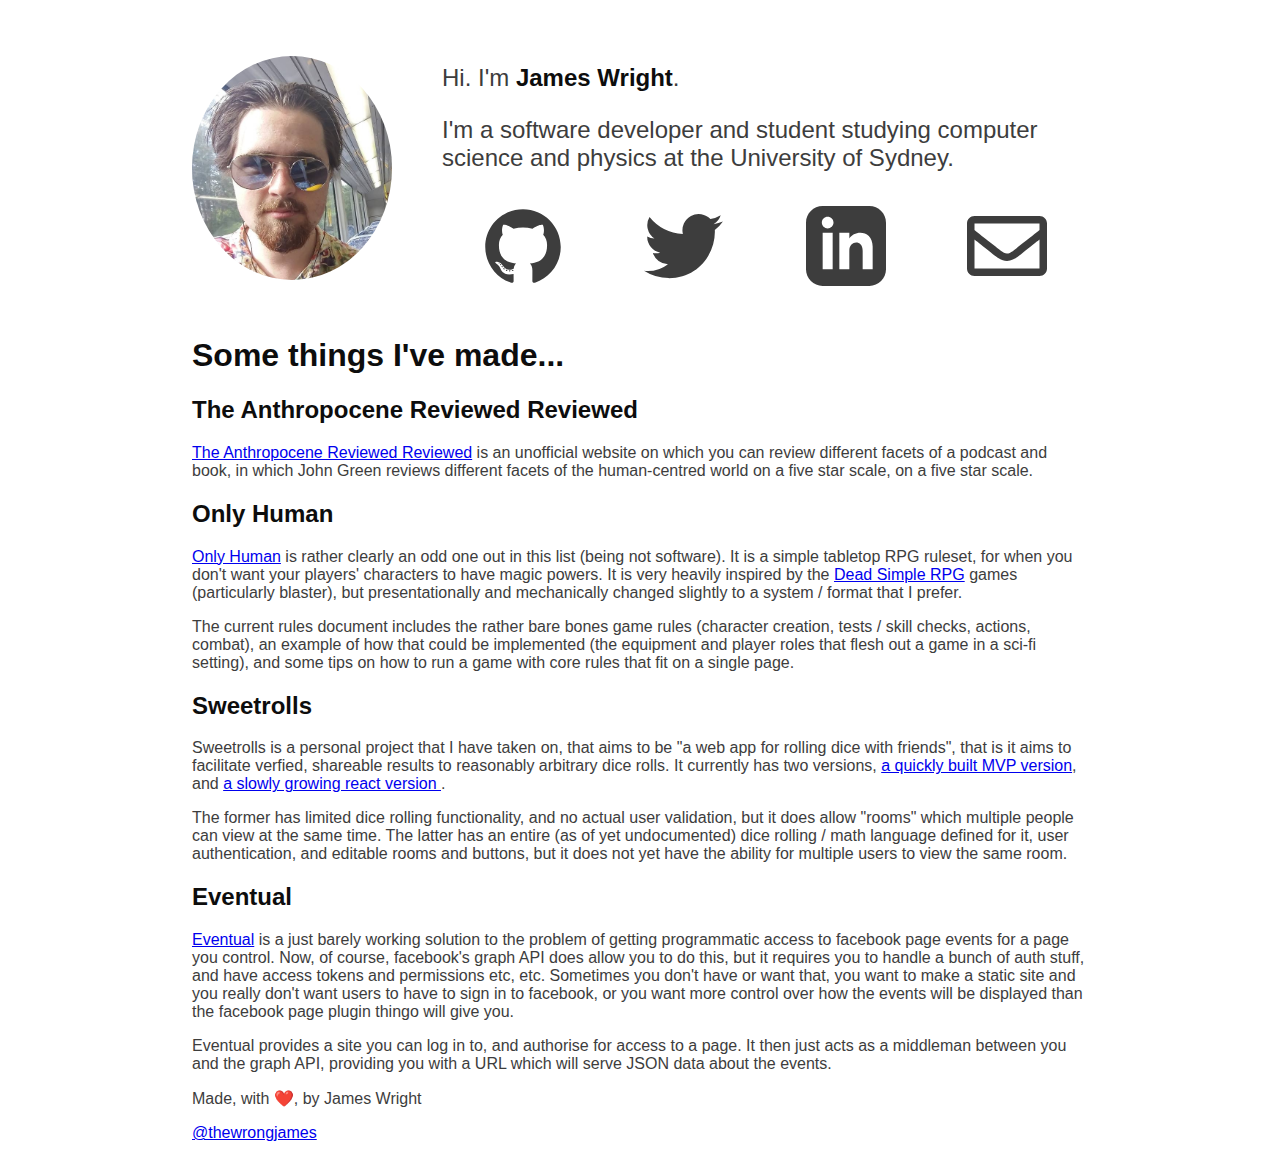
==== commit aabf0da5: "Fix a typo" ====
--- a/index.html
+++ b/index.html
@@ -9,10 +9,10 @@
         <meta name="google-site-verification" content="LqBODs90zdSARQ0SyTFkvuYUUhPRb54O4G55xeMoBCE" />
     </head>
     <body>
-      <div class="intro">
+      <section class="intro">
         <img src="me.jpg"/>
         <div>
-          <p>Hi. I'm <b>James</b>.</p>
+          <p>Hi. I'm <b>James Wright</b>.</p>
           <p>
             I'm a software developer and student studying
             computer science and physics at the University of Sydney.
@@ -35,7 +35,7 @@
               </svg>
             </a>
             </a>
-            <a href="mailto:james.wright42@outlook.com" target="_blank">
+            <a href="mailto:hello@jameswright.me" target="_blank">
               <!--
                 Regular envelope icon by Font Awesome.
                 https://fontawesome.com/icons/envelope?style=regular Licensed under CC BY-SA 4.0.
@@ -47,90 +47,46 @@
             </a>
           </div>
         </div>
-      </div>
-      <h1>Tech</h1>
-      <div class="icon-row">
-        <a href="https://www.python.org/" target="_blank" title="Python">
-          <svg viewBox="0 0 128 128">
-            <path d="M49.33 62h29.159c8.117 0 14.511-6.868 14.511-15.019v-27.798c0-7.912-6.632-13.856-14.555-15.176-5.014-.835-10.195-1.215-15.187-1.191-4.99.023-9.612.448-13.805 1.191-12.355 2.181-14.453 6.751-14.453 15.176v10.817h29v4h-40.224000000000004c-8.484 0-15.914 5.108-18.237 14.811-2.681 11.12-2.8 17.919 0 29.53 2.075 8.642 7.03 14.659 15.515 14.659h9.946v-13.048c0-9.637 8.428-17.952 18.33-17.952zm-1.838-39.11c-3.026 0-5.478-2.479-5.478-5.545 0-3.079 2.451-5.581 5.478-5.581 3.015 0 5.479 2.502 5.479 5.581-.001 3.066-2.465 5.545-5.479 5.545zM122.281 48.811c-2.098-8.448-6.103-14.811-14.599-14.811h-10.682v12.981c0 10.05-8.794 18.019-18.511 18.019h-29.159c-7.988 0-14.33 7.326-14.33 15.326v27.8c0 7.91 6.745 12.564 14.462 14.834 9.242 2.717 17.994 3.208 29.051 0 7.349-2.129 14.487-6.411 14.487-14.834v-11.126h-29v-4h43.682c8.484 0 11.647-5.776 14.599-14.66 3.047-9.145 2.916-17.799 0-29.529zm-41.955 55.606c3.027 0 5.479 2.479 5.479 5.547 0 3.076-2.451 5.579-5.479 5.579-3.015 0-5.478-2.502-5.478-5.579 0-3.068 2.463-5.547 5.478-5.547z"></path>
-          </svg>
-        </a>
-        <a href="https://www.typescriptlang.org/" target="_blank" title="TypeScript">
-          <svg viewBox="0 0 128 128">
-            <path id="original-2" data-name="original" class="cls-2" d="M1.5,63.91v62.5h125V1.41H1.5Zm100.73-5a15.56,15.56,0,0,1,7.82,4.5,20.58,20.58,0,0,1,3,4c0,.16-5.4,3.81-8.69,5.85-.12.08-.6-.44-1.13-1.23a7.09,7.09,0,0,0-5.87-3.53c-3.79-.26-6.23,1.73-6.21,5a4.58,4.58,0,0,0,.54,2.34c.83,1.73,2.38,2.76,7.24,4.86,8.95,3.85,12.78,6.39,15.16,10,2.66,4,3.25,10.46,1.45,15.24-2,5.2-6.9,8.73-13.83,9.9a38.32,38.32,0,0,1-9.52-.1,23,23,0,0,1-12.72-6.63c-1.15-1.27-3.39-4.58-3.25-4.82a9.34,9.34,0,0,1,1.15-.73L82,101l3.59-2.08.75,1.11a16.78,16.78,0,0,0,4.74,4.54c4,2.1,9.46,1.81,12.16-.62a5.43,5.43,0,0,0,.69-6.92c-1-1.39-3-2.56-8.59-5-6.45-2.78-9.23-4.5-11.77-7.24a16.48,16.48,0,0,1-3.43-6.25,25,25,0,0,1-.22-8c1.33-6.23,6-10.58,12.82-11.87A31.66,31.66,0,0,1,102.23,58.93ZM72.89,64.15l0,5.12H56.66V115.5H45.15V69.26H28.88v-5A49.19,49.19,0,0,1,29,59.09C29.08,59,39,59,51,59L72.83,59Z"></path>
-          </svg>
-        </a>
-        <a href="https://en.wikipedia.org/wiki/ECMAScript" target="_blank" title="JavaScript">
-          <svg viewBox="0 0 128 128">
-            <path d="M2 1v125h125v-125h-125zm66.119 106.513c-1.845 3.749-5.367 6.212-9.448 7.401-6.271 1.44-12.269.619-16.731-2.059-2.986-1.832-5.318-4.652-6.901-7.901l9.52-5.83c.083.035.333.487.667 1.071 1.214 2.034 2.261 3.474 4.319 4.485 2.022.69 6.461 1.131 8.175-2.427 1.047-1.81.714-7.628.714-14.065-.001-10.115.046-20.188.046-30.188h11.709c0 11 .06 21.418 0 32.152.025 6.58.596 12.446-2.07 17.361zm48.574-3.308c-4.07 13.922-26.762 14.374-35.83 5.176-1.916-2.165-3.117-3.296-4.26-5.795 4.819-2.772 4.819-2.772 9.508-5.485 2.547 3.915 4.902 6.068 9.139 6.949 5.748.702 11.531-1.273 10.234-7.378-1.333-4.986-11.77-6.199-18.873-11.531-7.211-4.843-8.901-16.611-2.975-23.335 1.975-2.487 5.343-4.343 8.877-5.235l3.688-.477c7.081-.143 11.507 1.727 14.756 5.355.904.916 1.642 1.904 3.022 4.045-3.772 2.404-3.76 2.381-9.163 5.879-1.154-2.486-3.069-4.046-5.093-4.724-3.142-.952-7.104.083-7.926 3.403-.285 1.023-.226 1.975.227 3.665 1.273 2.903 5.545 4.165 9.377 5.926 11.031 4.474 14.756 9.271 15.672 14.981.882 4.916-.213 8.105-.38 8.581z"></path>
-          </svg>
-        </a>
-        <a href="https://www.oracle.com/java/" target="_blank" title="Java">
-          <svg viewBox="0 0 128 128">
-            <path d="M47.617 98.12s-4.767 2.774 3.397 3.71c9.892 1.13 14.947.968 25.845-1.092 0 0 2.871 1.795 6.873 3.351-24.439 10.47-55.308-.607-36.115-5.969zM44.629 84.455s-5.348 3.959 2.823 4.805c10.567 1.091 18.91 1.18 33.354-1.6 0 0 1.993 2.025 5.132 3.131-29.542 8.64-62.446.68-41.309-6.336z"></path><path d="M69.802 61.271c6.025 6.935-1.58 13.17-1.58 13.17s15.289-7.891 8.269-17.777c-6.559-9.215-11.587-13.792 15.635-29.58 0 .001-42.731 10.67-22.324 34.187z"></path><path d="M102.123 108.229s3.529 2.91-3.888 5.159c-14.102 4.272-58.706 5.56-71.094.171-4.451-1.938 3.899-4.625 6.526-5.192 2.739-.593 4.303-.485 4.303-.485-4.953-3.487-32.013 6.85-13.743 9.815 49.821 8.076 90.817-3.637 77.896-9.468zM49.912 70.294s-22.686 5.389-8.033 7.348c6.188.828 18.518.638 30.011-.326 9.39-.789 18.813-2.474 18.813-2.474s-3.308 1.419-5.704 3.053c-23.042 6.061-67.544 3.238-54.731-2.958 10.832-5.239 19.644-4.643 19.644-4.643zM90.609 93.041c23.421-12.167 12.591-23.86 5.032-22.285-1.848.385-2.677.72-2.677.72s.688-1.079 2-1.543c14.953-5.255 26.451 15.503-4.823 23.725 0-.002.359-.327.468-.617z"></path><path d="M76.491 1.587s12.968 12.976-12.303 32.923c-20.266 16.006-4.621 25.13-.007 35.559-11.831-10.673-20.509-20.07-14.688-28.815 8.548-12.834 32.229-19.059 26.998-39.667z"></path><path d="M52.214 126.021c22.476 1.437 57-.8 57.817-11.436 0 0-1.571 4.032-18.577 7.231-19.186 3.612-42.854 3.191-56.887.874 0 .001 2.875 2.381 17.647 3.331z"></path>
-          </svg>
-        </a>
-        <a href="https://en.wikipedia.org/wiki/HTML5" target="_blank" title="HTML5">
-          <svg viewBox="0 0 128 128">
-            <path d="M19.569 27l8.087 89.919 36.289 9.682 36.39-9.499 8.096-90.102h-88.862zm72.041 20.471l-.507 5.834-.223 2.695h-42.569l1.017 12h40.54l-.271 2.231-2.615 28.909-.192 1.69-22.79 6.134v-.005l-.027.012-22.777-5.916-1.546-17.055h11.168l.791 8.46 12.385 3.139.006-.234v.012l12.412-2.649 1.296-13.728h-38.555l-2.734-30.836-.267-3.164h55.724000000000004l-.266 2.471zM27.956 1.627h5.622v5.556h5.144v-5.556h5.623v16.822h-5.623v-5.633h-5.143v5.633h-5.623v-16.822zM51.738 7.206h-4.95v-5.579h15.525v5.579h-4.952v11.243h-5.623v-11.243zM64.777 1.627h5.862l3.607 5.911 3.603-5.911h5.865v16.822h-5.601v-8.338l-3.867 5.981h-.098l-3.87-5.981v8.338h-5.502v-16.822zM86.513 1.627h5.624v11.262h7.907v5.561h-13.531v-16.823z"></path>
-          </svg>
-        </a>
-        <a href="https://en.wikipedia.org/wiki/Cascading_Style_Sheets" target="_blank" title="CSS">
-          <svg viewBox="0 0 128 128">
-            <path d="M19.67 26l8.069 90.493 36.206 10.05 36.307-10.063 8.078-90.48h-88.66zm69.21 50.488l-2.35 21.892.009 1.875-22.539 6.295v.001l-.018.015-22.719-6.225-1.537-17.341h11.141l.79 8.766 12.347 3.295-.004.015v-.032l12.394-3.495 1.308-14.549h-25.907000000000004l-.222-2.355-.506-5.647-.265-2.998h27.886000000000003l1.014-11h-42.473l-.223-2.589-.506-6.03-.265-3.381h55.597l-.267 3.334-2.685 30.154"></path><path d="M89 14.374l-7.149-8.374h7.149v-5h-16v4.363l8.39 7.637h-8.39v5h16zM70 14.374l-6.807-8.374h6.807v-5h-15v4.363l7.733 7.637h-7.733v5h15zM52 13h-8v-7h8v-5h-14v17h14z"></path>
-          </svg>
-        </a>
-        <a href="https://reactjs.org/" target="_blank" title="React">
-          <svg viewBox="0 0 128 128">
-            <path d="M64 81.7c7.3 7.1 14.5 11.3 20.3 11.3 1.9 0 3.7-.4 5.2-1.3 5.2-3 7.1-10.5 5.3-21.2-.3-1.9-.7-3.8-1.2-5.8 2-.6 3.8-1.2 5.6-1.8 10.1-3.9 15.7-9.3 15.7-15.2 0-6-5.6-11.4-15.7-15.2-1.8-.7-3.6-1.3-5.6-1.8.5-2 .9-3.9 1.2-5.8 1.7-10.9-.2-18.5-5.4-21.5-1.5-.9-3.3-1.3-5.2-1.3-5.7 0-13 4.2-20.3 11.3-7.2-7.1-14.4-11.3-20.2-11.3-1.9 0-3.7.4-5.2 1.3-5.2 3-7.1 10.5-5.3 21.2.3 1.9.7 3.8 1.2 5.8-2 .6-3.8 1.2-5.6 1.8-10.1 3.9-15.7 9.3-15.7 15.2 0 6 5.6 11.4 15.7 15.2 1.8.7 3.6 1.3 5.6 1.8-.5 2-.9 3.9-1.2 5.8-1.7 10.7.2 18.3 5.3 21.2 1.5.9 3.3 1.3 5.2 1.3 5.8.2 13-4 20.3-11zm-5.6-13.5c1.8.1 3.7.1 5.6.1 1.9 0 3.8 0 5.6-.1-1.8 2.4-3.7 4.6-5.6 6.7-1.9-2.1-3.8-4.3-5.6-6.7zm-12.4-10.3c1 1.7 1.9 3.3 3 4.9-3.1-.4-6-.9-8.8-1.5.9-2.7 1.9-5.5 3.1-8.3.8 1.6 1.7 3.3 2.7 4.9zm-5.8-24.1c2.8-.6 5.7-1.1 8.8-1.5-1 1.6-2 3.2-3 4.9-1 1.7-1.9 3.3-2.7 5-1.3-2.9-2.3-5.7-3.1-8.4zm5.5 13.7c1.3-2.7 2.7-5.4 4.3-8.1 1.5-2.6 3.2-5.2 4.9-7.8 3-.2 6-.3 9.1-.3 3.2 0 6.2.1 9.1.3 1.8 2.6 3.4 5.2 4.9 7.8 1.6 2.7 3 5.4 4.3 8.1-1.3 2.7-2.7 5.4-4.3 8.1-1.5 2.6-3.2 5.2-4.9 7.8-3 .2-6 .3-9.1.3-3.2 0-6.2-.1-9.1-.3-1.8-2.6-3.4-5.2-4.9-7.8-1.6-2.7-3-5.4-4.3-8.1zm39.1-5.4l-2.7-5c-1-1.7-1.9-3.3-3-4.9 3.1.4 6 .9 8.8 1.5-.9 2.8-1.9 5.6-3.1 8.4zm0 10.8c1.2 2.8 2.2 5.6 3.1 8.3-2.8.6-5.7 1.1-8.8 1.5 1-1.6 2-3.2 3-4.9.9-1.5 1.8-3.2 2.7-4.9zm2.3 34.7c-.8.5-1.8.7-2.9.7-4.9 0-11-4-17-10 2.9-3.1 5.7-6.6 8.5-10.5 4.7-.4 9.2-1.1 13.4-2.1.5 1.8.8 3.6 1.1 5.4 1.4 8.5.3 14.6-3.1 16.5zm5.2-52.7c11.2 3.2 17.9 8.1 17.9 12.6 0 3.9-4.6 7.8-12.7 10.9-1.6.6-3.4 1.2-5.2 1.7-1.3-4.1-2.9-8.3-4.9-12.6 2-4.3 3.7-8.5 4.9-12.6zm-8-28.2c1.1 0 2 .2 2.9.7 3.3 1.9 4.5 7.9 3.1 16.5-.3 1.7-.7 3.5-1.1 5.4-4.2-.9-8.7-1.6-13.4-2.1-2.7-3.9-5.6-7.4-8.5-10.5 6-5.9 12.1-10 17-10zm-14.7 20.1c-1.8-.1-3.7-.1-5.6-.1s-3.8 0-5.6.1c1.8-2.4 3.7-4.6 5.6-6.7 1.9 2.1 3.8 4.4 5.6 6.7zm-28.7-19.4c.8-.5 1.8-.7 2.9-.7 4.9 0 11 4 17 10-2.9 3.1-5.7 6.6-8.5 10.5-4.7.4-9.2 1.1-13.4 2.1-.5-1.8-.8-3.6-1.1-5.4-1.4-8.5-.3-14.5 3.1-16.5zm-5.2 52.7c-11.2-3.2-17.9-8.1-17.9-12.6 0-3.9 4.6-7.8 12.7-10.9 1.6-.6 3.4-1.2 5.2-1.7 1.3 4.1 2.9 8.3 4.9 12.6-2 4.3-3.7 8.6-4.9 12.6zm2.1 11c.3-1.7.7-3.5 1.1-5.4 4.2.9 8.7 1.6 13.4 2.1 2.7 3.9 5.6 7.4 8.5 10.5-6 5.9-12.1 10-17 10-1.1 0-2-.2-2.9-.7-3.4-1.9-4.5-8-3.1-16.5zM33.6 112.3c2.2-2.7 2.3-5.7 1.1-8.7-1.2-3-3.7-4.4-6.8-4.5-3.7-.1-7.5 0-11.2 0h-.7v25.9h3v-9.8h4.7c.6 0 1.1.2 1.4.7l6 9.3c.1.2.4.5.6.5h3.9c-2.4-3.7-4.7-7.2-7.1-10.8 2.1-.3 3.9-1 5.1-2.6zm-14.6-.2v-9.9h1.1c2.3 0 4.7-.1 7 .1 2.7.1 4.6 2.2 4.6 4.9s-2.2 4.8-4.9 4.9c-2.4.1-4.8 0-7.8 0zM57.7 113.4c-1.6-7-8-8.8-12.9-6.6-3.8 1.7-5.5 5-5.6 9.1-.1 3.1.8 5.9 3.2 8 2.7 2.4 6 2.7 9.4 2.1 1.9-.4 3.6-1.3 4.9-2.7-.5-.7-1-1.4-1.5-2-2.8 2.4-5.9 3.2-9.3 1.6-2.2-1.1-3.3-3.8-3.5-5.8h15.5v-1.3c.1-.9 0-1.7-.2-2.4zm-15.1 1.6c-.3-3 2.7-6.2 6-6.2 3.8-.1 6.2 2.2 6.3 6.2h-12.3zM73.3 106.3c-1.5-.3-3.1-.4-4.6-.3-2.4.2-4.5 1.3-6.2 3.1.5.7.9 1.4 1.5 2.2.2-.2.4-.4.6-.5 1.6-1.5 3.5-2.3 5.8-2.1 1.8.1 3.5.7 4 2.5.4 1.4.3 2.9.4 4.4-.3 0-.4-.1-.5-.2-2.4-2-5.1-2.4-8-1.7-2.7.7-4.4 2.8-4.6 5.5-.2 3.1 1.2 5.4 3.9 6.5 1.7.7 3.6.7 5.4.3 1.4-.3 2-1.1 4-2.2v1.3h2.8c0-4 .1-8.9 0-13.5 0-2.9-1.7-4.7-4.5-5.3zm1.4 12.6c-.1.3 0 .6 0 .9 0 2.1-.5 2.8-2.5 3.6-1.4.5-2.9.7-4.4.2-1.7-.5-2.9-2-2.9-3.7-.1-1.7 1-3.4 2.7-3.9 2.3-.8 4.4-.3 6.3 1.1.6.5 1 1 .8 1.8zM90.3 109c2.6-.8 5-.3 6.8 1.9l.3.2c.7-.6 1.3-1.2 2.1-1.9-.3-.3-.4-.5-.6-.8-2.9-3.1-8.6-3.5-12.1-1-4.9 3.6-4.8 10.6-2.4 14.3 2.3 3.5 5.6 4.7 9.5 4.2 2.3-.3 4.2-1.4 5.7-3.3-.7-.6-1.4-1.2-2.1-1.9-.2.2-.3.3-.4.5-2.7 3-7.2 2.7-9.6-.5-1.4-1.9-1.7-4.1-1.3-6.3.2-2.5 1.5-4.5 4.1-5.4zM111.1 122.6c-.2.1-.3.2-.3.2-.8.6-1.6.7-2.5.4-.9-.4-1-1.2-1.1-2v-11.4c0-.2 0 .2.1-.8h3.8v-3h-4v-5h-3v5.4h-2.6c-.2 0-.5.2-.5.4-.1.7 0 1.2 0 2.2h3.2v12.799999999999999c0 1.6.4 3 1.8 3.8 1.5.9 4.4.7 5.7-.4.2-.1.3-.5.3-.6-.3-.6-.6-1.3-.9-2z"></path>
-          </svg>
-        </a>
-        <a href="https://nodejs.org/" target="_blank" title="NodeJs">
-          <svg viewBox="0 0 128 128">
-            <path d="M112.771 30.334l-44.097-25.605c-2.781-1.584-6.402-1.584-9.205 0l-44.568 25.605c-2.87 1.651-4.901 4.754-4.901 8.073v51.142c0 3.319 2.084 6.423 4.954 8.083l11.775 6.688c5.628 2.772 7.617 2.772 10.178 2.772 8.333 0 13.093-5.039 13.093-13.828v-50.49c0-.713-.371-1.774-1.071-1.774h-5.623c-.712 0-2.306 1.061-2.306 1.773v50.49c0 3.896-3.524 7.773-10.11 4.48l-12.167-7.013c-.424-.23-.723-.693-.723-1.181v-51.142c0-.482.555-.966.982-1.213l44.424-25.561c.415-.235 1.025-.235 1.439 0l43.882 25.555c.42.253.272.722.272 1.219v51.142c0 .488.183.963-.232 1.198l-44.086 25.576c-.378.227-.847.227-1.261 0l-11.307-6.749c-.341-.198-.746-.269-1.073-.086-3.146 1.783-3.726 2.02-6.677 3.043-.726.253-1.797.692.41 1.929l14.798 8.754c1.417.82 3.027 1.246 4.647 1.246 1.642 0 3.25-.426 4.667-1.246l43.885-25.582c2.87-1.672 4.23-4.764 4.23-8.083v-51.142c0-3.319-1.36-6.414-4.229-8.073zM77.91 81.445c-11.726 0-14.309-3.235-15.17-9.066-.1-.628-.633-1.379-1.272-1.379h-5.731c-.709 0-1.279.86-1.279 1.566 0 7.466 4.059 16.512 23.453 16.512 14.039 0 22.088-5.455 22.088-15.109 0-9.572-6.467-12.084-20.082-13.886-13.762-1.819-15.16-2.738-15.16-5.962 0-2.658 1.184-6.203 11.374-6.203 9.105 0 12.461 1.954 13.842 8.091.118.577.645.991 1.24.991h5.754c.354 0 .692-.143.94-.396.24-.272.367-.613.335-.979-.891-10.568-7.912-15.493-22.112-15.493-12.631 0-20.166 5.334-20.166 14.275 0 9.698 7.497 12.378 19.622 13.577 14.505 1.422 15.633 3.542 15.633 6.395 0 4.955-3.978 7.066-13.309 7.066z"></path>
-          </svg>
-        </a>
-        <a href="https://www.mysql.com/" target="_blank" title="MySQL">
-          <svg viewBox="0 0 128 128">
-            <path d="M116.948 97.807c-6.863-.187-12.104.452-16.585 2.341-1.273.537-3.305.552-3.513 2.147.7.733.809 1.829 1.365 2.731 1.07 1.73 2.876 4.052 4.488 5.268 1.762 1.33 3.577 2.751 5.465 3.902 3.358 2.047 7.107 3.217 10.34 5.268 1.906 1.21 3.799 2.733 5.658 4.097.92.675 1.537 1.724 2.732 2.147v-.194c-.628-.8-.79-1.898-1.366-2.733l-2.537-2.537c-2.48-3.292-5.629-6.184-8.976-8.585-2.669-1.916-8.642-4.504-9.755-7.609l-.195-.195c1.892-.214 4.107-.898 5.854-1.367 2.934-.786 5.556-.583 8.585-1.365l4.097-1.171v-.78c-1.531-1.571-2.623-3.651-4.292-5.073-4.37-3.72-9.138-7.437-14.048-10.537-2.724-1.718-6.089-2.835-8.976-4.292-.971-.491-2.677-.746-3.318-1.562-1.517-1.932-2.342-4.382-3.511-6.633-2.449-4.717-4.854-9.868-7.024-14.831-1.48-3.384-2.447-6.72-4.293-9.756-8.86-14.567-18.396-23.358-33.169-32-3.144-1.838-6.929-2.563-10.929-3.513-2.145-.129-4.292-.26-6.438-.391-1.311-.546-2.673-2.149-3.902-2.927-4.894-3.092-17.448-9.817-21.072-.975-2.289 5.581 3.421 11.025 5.462 13.854 1.434 1.982 3.269 4.207 4.293 6.438.674 1.467.79 2.938 1.367 4.489 1.417 3.822 2.652 7.98 4.487 11.511.927 1.788 1.949 3.67 3.122 5.268.718.981 1.951 1.413 2.145 2.927-1.204 1.686-1.273 4.304-1.95 6.44-3.05 9.615-1.899 21.567 2.537 28.683 1.36 2.186 4.567 6.871 8.975 5.073 3.856-1.57 2.995-6.438 4.098-10.732.249-.973.096-1.689.585-2.341v.195l3.513 7.024c2.6 4.187 7.212 8.562 11.122 11.514 2.027 1.531 3.623 4.177 6.244 5.073v-.196h-.195c-.508-.791-1.303-1.119-1.951-1.755-1.527-1.497-3.225-3.358-4.487-5.073-3.556-4.827-6.698-10.11-9.561-15.609-1.368-2.627-2.557-5.523-3.709-8.196-.444-1.03-.438-2.589-1.364-3.122-1.263 1.958-3.122 3.542-4.098 5.854-1.561 3.696-1.762 8.204-2.341 12.878-.342.122-.19.038-.391.194-2.718-.655-3.672-3.452-4.683-5.853-2.554-6.07-3.029-15.842-.781-22.829.582-1.809 3.21-7.501 2.146-9.172-.508-1.666-2.184-2.63-3.121-3.903-1.161-1.574-2.319-3.646-3.124-5.464-2.09-4.731-3.066-10.044-5.267-14.828-1.053-2.287-2.832-4.602-4.293-6.634-1.617-2.253-3.429-3.912-4.683-6.635-.446-.968-1.051-2.518-.391-3.513.21-.671.508-.951 1.171-1.17 1.132-.873 4.284.29 5.462.779 3.129 1.3 5.741 2.538 8.392 4.294 1.271.844 2.559 2.475 4.097 2.927h1.756c2.747.631 5.824.195 8.391.975 4.536 1.378 8.601 3.523 12.292 5.854 11.246 7.102 20.442 17.21 26.732 29.269 1.012 1.942 1.45 3.794 2.341 5.854 1.798 4.153 4.063 8.426 5.852 12.488 1.786 4.052 3.526 8.141 6.05 11.513 1.327 1.772 6.451 2.723 8.781 3.708 1.632.689 4.307 1.409 5.854 2.34 2.953 1.782 5.815 3.903 8.586 5.855 1.383.975 5.64 3.116 5.852 4.879zM29.729 23.466c-1.431-.027-2.443.156-3.513.389v.195h.195c.683 1.402 1.888 2.306 2.731 3.513.65 1.367 1.301 2.732 1.952 4.097l.194-.193c1.209-.853 1.762-2.214 1.755-4.294-.484-.509-.555-1.147-.975-1.755-.556-.811-1.635-1.272-2.339-1.952z"></path>
-          </svg>
-        </a>
-        <a href="https://aws.amazon.com/" target="_blank" title="AWS">
-          <svg viewBox="0 0 128 128">
-            <path d="M44.634 57.361c-2.599 0-5.499 1.001-6.107 4.296-.064.351.167.517.391.567l2.663.32c.246-.014.414-.28.461-.533.228-1.134 1.16-1.669 2.201-1.669.563 0 1.193.193 1.527.71.381.576.354 1.359.354 2.024v.391c-1.582.182-3.666.292-5.147.958-1.709.76-2.912 2.307-2.912 4.58 0 2.913 1.785 4.366 4.083 4.366 1.94 0 3.013-.456 4.509-2.022.497.738.656 1.073 1.562 1.846.202.108.458.098.64-.071v.035c.545-.497 1.535-1.401 2.094-1.881.222-.187.174-.493 0-.746-.5-.707-1.029-1.276-1.029-2.592v-4.366c0-1.85.156-3.556-1.172-4.828-1.046-1.031-2.791-1.385-4.118-1.385zm35.786 0c-2.6 0-5.498 1.001-6.106 4.296-.064.351.166.517.39.567l2.664.32c.246-.014.415-.28.461-.533.229-1.134 1.161-1.669 2.201-1.669.564 0 1.193.193 1.526.71.381.576.319 1.359.319 2.024v.391c-1.582.182-3.63.292-5.112.958-1.711.76-2.91 2.307-2.91 4.58 0 2.913 1.785 4.366 4.082 4.366 1.938 0 3.011-.456 4.509-2.022.495.738.656 1.073 1.563 1.846.203.108.458.098.639-.071v.035c.546-.497 1.537-1.401 2.095-1.881.222-.187.171-.493 0-.746-.5-.707-1.03-1.276-1.03-2.592v-4.366c0-1.85.12-3.556-1.206-4.828-1.05-1.031-2.759-1.385-4.085-1.385zm-20.13.142c-1.68 0-2.924.848-3.585 2.663h-.036v-1.882c-.018-.262-.23-.483-.496-.497h-2.557c-.29 0-.533.245-.533.533v14.378c.022.255.238.479.498.497h2.733c.292 0 .531-.243.532-.533v-7.633c0-1.664-.08-3.94 1.882-3.94 1.937 0 1.668 2.339 1.668 3.94v7.633c0 .271.222.515.498.533h2.733c.29 0 .532-.243.532-.533v-7.633c0-.816-.033-2.006.248-2.733s.971-1.207 1.634-1.207c.789 0 1.394.275 1.598 1.242.126.575.071 2.094.071 2.698v7.633c0 .271.222.515.496.533h2.734c.29 0 .532-.243.532-.533v-9.088c0-1.545.154-3.298-.71-4.509-.765-1.088-2.015-1.563-3.16-1.563-1.605 0-3.101.848-3.763 2.663-.764-1.814-1.842-2.662-3.549-2.662zm46.472 0c-3.949 0-6.142 3.473-6.142 7.953 0 4.448 2.167 8.022 6.142 8.022 3.823 0 6.249-3.492 6.249-7.881 0-4.537-2.198-8.094-6.249-8.094zm15.585 0c-1.887 0-2.966.943-3.728 2.911h-.035v-2.201c-.049-.222-.258-.377-.497-.39h-2.521c-.275 0-.508.199-.533.461v14.378c0 .271.225.515.497.533h2.699c.289 0 .527-.242.531-.533v-7.739c0-.97.083-1.855.463-2.733.306-.697.899-1.137 1.562-1.137 1.883 0 1.703 2.295 1.703 3.87v7.811c.028.244.249.445.498.462h2.733c.269 0 .501-.204.532-.462v-9.053c0-1.392.003-3.324-.71-4.474-.764-1.241-1.975-1.704-3.194-1.704zm-32.803.249c-.278 0-.497.22-.498.532v2.059c.001.31.213.531.498.533h4.686l-5.361 7.916c-.326.511-.354 1.089-.354 1.421v2.095c0 .302.328.63.639.461 3.056-1.668 6.717-1.52 9.479-.035.336.183.675-.16.675-.462v-2.202c-.026-.294-.142-.576-.497-.781-1.568-.901-3.388-1.178-5.111-1.136l4.65-6.815c.43-.613.67-.981.674-1.279v-1.774c0-.306-.209-.532-.496-.532h-8.984zm17.218 2.698c.865 0 1.504.386 1.811 1.384.354 1.152.391 2.588.391 3.799 0 1.846-.086 4.899-2.201 4.899-2.139 0-2.13-3.78-2.13-5.538-.001-1.753.117-4.544 2.129-4.544zm-60.673 5.254v.604c0 1.092.04 2.01-.497 2.981-.434.79-1.116 1.279-1.881 1.279-1.045 0-1.668-.849-1.668-2.06-.001-2.387 2.074-2.804 4.046-2.804zm35.786 0v.604c0 1.092.04 2.01-.496 2.981-.435.79-1.112 1.279-1.882 1.279-1.047 0-1.669-.849-1.669-2.06 0-2.387 2.073-2.804 4.047-2.804zM99.59 73.656v2.06h1.386v-2.06h-1.386zm-40.152.356v14.662h1.278v-1.314c.272.521.582.91.958 1.171.376.262.806.391 1.277.391.939 0 1.75-.479 2.45-1.455.701-.977 1.065-2.392 1.065-4.189 0-1.178-.151-2.154-.462-2.981-.311-.826-.725-1.441-1.242-1.847-.519-.406-1.107-.639-1.739-.639-.452 0-.874.118-1.244.354-.368.236-.666.622-.958 1.101v-5.254h-1.383zm13.135 3.443c-.962 0-1.728.285-2.271.852s-.815 1.296-.815 2.202c0 .525.115.972.318 1.384.202.413.49.748.852.994.364.246 1.09.57 2.166.923.745.24 1.19.444 1.385.604.281.233.427.538.427.959 0 .486-.17.892-.498 1.207-.328.317-.786.461-1.385.461-.6 0-1.094-.168-1.455-.532-.362-.364-.557-.918-.64-1.668l-1.384.283c.313 2.278 1.449 3.41 3.408 3.408 1.045 0 1.844-.295 2.449-.923.604-.628.924-1.471.924-2.485 0-.548-.098-1.022-.284-1.419-.188-.397-.445-.693-.782-.924-.336-.229-1.089-.536-2.236-.923-.834-.292-1.321-.506-1.49-.64-.284-.224-.427-.53-.427-.922 0-.4.133-.739.427-.995.294-.255.747-.39 1.349-.39 1.058 0 1.65.581 1.774 1.739l1.35-.213c-.094-.732-.253-1.312-.496-1.705-.245-.392-.605-.724-1.065-.958-.465-.232-.992-.319-1.601-.319zm8.486 0c-1.109 0-2.046.457-2.77 1.42-.723.963-1.063 2.358-1.063 4.189 0 1.764.348 3.146 1.063 4.083.718.934 1.646 1.384 2.806 1.384.921 0 1.685-.276 2.307-.852.624-.575 1.077-1.423 1.313-2.557l-1.42-.248c-.407 1.451-1.16 2.163-2.2 2.165-.664 0-1.206-.281-1.669-.887-.464-.607-.726-1.507-.78-2.698h6.105v-.497c0-1.792-.357-3.137-1.065-4.083-.709-.945-1.569-1.419-2.627-1.419zm8.414 0c-.331 0-.621.112-.888.355-.267.242-.567.744-.888 1.49v-1.633h-1.243v10.615h1.385v-5.538c0-.772.074-1.516.249-2.201.1-.394.289-.703.532-.923.244-.221.523-.32.816-.32.326 0 .65.131.994.391l.462-1.668c-.482-.386-.955-.568-1.419-.568zm16.969 0c-1.096 0-1.999.462-2.699 1.385-.696.923-1.063 2.309-1.063 4.153 0 1.831.372 3.218 1.063 4.154.693.934 1.559 1.384 2.628 1.384.884 0 1.642-.328 2.272-.994.63-.665 1.014-1.646 1.172-2.911l-1.35-.213c-.101.905-.336 1.557-.71 1.988-.373.43-.823.639-1.349.639-.67 0-1.241-.313-1.67-.958-.427-.646-.638-1.68-.638-3.124 0-1.4.227-2.41.674-3.053.448-.644 1.021-.994 1.704-.994.457 0 .847.177 1.172.531.327.356.543.918.674 1.634l1.351-.283c-.162-1.119-.521-1.962-1.102-2.521-.58-.56-1.284-.817-2.129-.817zm7.917 0c-1.11 0-2.046.457-2.77 1.42-.723.963-1.065 2.358-1.065 4.189 0 1.764.349 3.146 1.065 4.083.719.934 1.646 1.384 2.805 1.384.918 0 1.685-.276 2.308-.852.622-.575 1.075-1.423 1.314-2.557l-1.42-.248c-.41 1.451-1.128 2.163-2.166 2.165-.664 0-1.241-.281-1.704-.887-.463-.607-.725-1.507-.781-2.698h6.106v-.497c0-1.792-.357-3.137-1.065-4.083-.706-.945-1.568-1.419-2.627-1.419zm8.202 0c-.966 0-1.729.285-2.272.852-.545.566-.817 1.296-.817 2.202 0 .525.082.972.284 1.384.2.413.489.748.853.994.361.246 1.09.57 2.166.923.743.24 1.226.444 1.42.604.281.233.426.538.426.959 0 .486-.168.892-.497 1.207-.326.317-.785.461-1.384.461-.602 0-1.094-.168-1.456-.532-.361-.364-.595-.918-.675-1.668l-1.384.283c.313 2.278 1.446 3.41 3.407 3.408 1.047 0 1.881-.295 2.485-.923s.922-1.471.922-2.485c0-.548-.096-1.022-.282-1.419-.188-.397-.479-.693-.817-.924-.336-.229-1.054-.536-2.2-.923-.835-.292-1.357-.506-1.527-.64-.283-.224-.426-.53-.426-.922 0-.4.167-.739.462-.995.294-.255.75-.39 1.35-.39 1.058 0 1.649.581 1.774 1.739l1.349-.213c-.094-.732-.252-1.312-.497-1.705-.244-.392-.605-.724-1.064-.958-.463-.232-.994-.319-1.6-.319zm-31.668.213l3.09 10.615h1.313l3.089-10.615h-1.42l-1.811 6.497c-.219.785-.413 1.464-.533 2.023-.15-.705-.296-1.446-.496-2.166l-1.775-6.354h-1.457zm8.697 0v10.615h1.386v-10.615h-1.386zm-45.513.143c-1.098 0-1.981.492-2.697 1.455-.717.963-1.102 2.358-1.102 4.189 0 1.765.355 3.113 1.065 4.047.709.935 1.657 1.42 2.806 1.42.911 0 1.655-.312 2.271-.888.616-.575 1.042-1.423 1.279-2.556l-1.385-.213c-.404 1.451-1.136 2.163-2.165 2.165-.659 0-1.21-.281-1.669-.888-.46-.606-.727-1.506-.781-2.697h6.035l.036-.497c0-1.792-.364-3.172-1.065-4.119-.701-.945-1.581-1.418-2.628-1.418zm-15.584.248l2.485 10.615h1.455l1.634-8.165.284 1.81 1.313 6.355h1.42l2.521-10.615h-1.313l-1.386 6.141-.462 2.06-.426-2.06-1.207-6.142h-1.42l-1.278 6.213-.426 2.201-.496-2.272-1.279-6.142h-1.419zm42.53.852c.69 0 1.258.333 1.704.994.306.452.506 1.14.567 2.059h-4.58c.044-.932.307-1.65.747-2.201.44-.55.943-.852 1.562-.852zm33.3 0c.688 0 1.258.333 1.704.994.308.452.506 1.14.569 2.059h-4.581c.044-.932.308-1.65.746-2.201.437-.55.943-.852 1.562-.852zm-60.246.39c.682 0 1.23.334 1.67.995.304.452.505 1.14.567 2.059h-4.51c.043-.932.275-1.687.711-2.236.434-.552.948-.818 1.562-.818zm8.805 0c.615 0 1.14.342 1.563.995.423.652.604 1.659.604 3.053 0 1.357-.2 2.37-.64 3.053-.439.684-.96 1.029-1.526 1.029-.416 0-.794-.14-1.136-.426-.344-.286-.595-.696-.782-1.242-.186-.546-.283-1.387-.283-2.485 0-1.294.231-2.263.674-2.947.443-.684.96-1.03 1.526-1.03zM18.594 68.048l-5.29 2.271 4.899 2.095 5.681-2.095-5.29-2.271zm-7.952 2.839l-.178 10.226 7.74 3.408v-10.616l-7.562-3.018zm15.904 0l-6.994 2.663v10.012l6.994-2.84v-9.835zM34.889 39.078l-5.326 2.271 4.935 2.095 5.681-2.095-5.29-2.271zm-7.385 3.018v10.224l6.604 1.917.213-9.302-6.817-2.839zm14.769.567l-6.249 2.663v10.047l6.249-2.84v-9.87zM9.877 53.468l-5.29 2.272 4.899 2.095 5.68-2.095-5.289-2.272zm-7.951 2.841l-.178 10.224 7.739 3.408v-10.615l-7.561-3.017zm15.904 0l-6.994 2.662v10.012l6.994-2.84v-9.834zM26.918 53.091l-5.29 2.271 4.899 2.094 5.68-2.094-5.289-2.271zm-7.952 2.839l-.177 10.225 7.739 3.408v-10.615l-7.562-3.018zm15.905 0l-6.994 2.663v10.012l6.994-2.841v-9.834zM51.533 39.078l-5.289 2.271 4.899 2.095 5.681-2.095-5.291-2.271zm-7.952 2.84l-.178 10.225 7.74 3.407v-10.614l-7.562-3.018zm15.904 0l-6.994 2.663v10.011l6.994-2.84v-9.834z"></path>
-          </svg>
-        </a>
-        <a href="https://git-scm.com/" target="_blank" title="Git">
-          <svg viewBox="0 0 128 128">
-            <path d="M76.004 50.588c-7.655 0-11.459 3.996-11.459 9.75 0 3.704 1.852 6.328 4.304 7.529-1.201 1.101-2.201 2.064-3.102 3.014-.902.952-1.452 1.957-1.452 3.059 0 1.352.55 2.605 2.202 3.303-1.751 1.654-2.753 2.854-2.753 5.107 0 3.953 3.453 6.256 12.511 6.256 8.708 0 13.761-3.251 13.761-9.007 0-6.653-5.103-6.904-13.761-7.456l-4.904-.3 1.652-2.652c.899.25 2.352.45 3.955.45 6.304 0 10.658-3.252 10.658-8.808 0-2.302-1.137-3.903-2.037-5.055l4.421-.35v-4.428h-9.391c-1.15 0-2.453-.412-4.605-.412zm2.252 28.511c2.404.15 4.306.25 4.306 1.854 0 2.699-3.955 2.902-6.856 2.902-3.504 0-6.056-.602-6.056-2.603 0-1.002.65-1.852 1.302-2.652l7.304.499zm-1.949-14.712c-3.304 0-4.655-1.703-4.655-4.154 0-3.253 2.051-4.605 4.804-4.605 2.852 0 4.554 1.552 4.554 4.504 0 2.604-1.902 4.255-4.703 4.255zM99.173 46.685c2.902 0 4.554-1.652 4.554-4.506 0-2.85-1.652-4.403-4.554-4.403-2.853 0-4.505 1.553-4.505 4.403 0 2.853 1.652 4.506 4.505 4.506zM103 71.455v-20.455h-9.733l-.55 3.896 2.667.874c.502.149.616.423.616.973v14.712c0 .752-.422.902-1.123 1.003l-2.877.35v4.192h15v-4.192l-2.876-.35c-.753-.101-1.124-.2-1.124-1.003zM125.418 70.415c-1.202.45-2.632.799-4.035.799-2.701 0-3.383-1.15-3.383-4.103v-12.111h7v-5h-6.638c-.401 0-.362-.003-.362-.353v-6.647h-4.793c-.55 5-3.207 7.196-7.207 7.698v4.302h4.003c.401 0-.003.353-.003.652v13.111c0 5.657 2.454 8.058 8.408 8.058 2.854 0 6.107-.951 8.26-2.001l-1.25-4.405zM29.738 38.806c-1.317-1.318-3.455-1.318-4.773 0l-4.751 4.751 6.027 6.027c1.401-.473 3.007-.156 4.124.961 1.122 1.123 1.437 2.743.952 4.149l5.809 5.809c1.406-.484 3.027-.171 4.149.953 1.57 1.568 1.57 4.11 0 5.679-1.569 1.57-4.11 1.57-5.68 0-1.18-1.181-1.624-2.914-1.025-4.368l-5.57-5.417v14.257c0 .189.895.441 1.214.759 1.568 1.568 1.644 4.11.075 5.681-1.569 1.568-4.074 1.568-5.642 0-1.568-1.571-1.549-4.112.02-5.681.388-.387.333-.68 1.333-.876v-14.389c-1-.196-.927-.487-1.314-.876-1.188-1.188-1.474-2.931-.865-4.39l-5.942-5.943-15.689 15.689c-1.319 1.319-1.319 3.457 0 4.774l22.882 22.881c1.317 1.317 3.454 1.317 4.773 0l22.775-22.776c1.317-1.318 1.317-3.456 0-4.774l-22.882-22.88z"></path>
-          </svg>
-        </a>
-        <a href="https://linux.org/" target="_blank" title="Linux">
-          <svg viewBox="0 0 128 128">
-            <path fill-rule="evenodd" clip-rule="evenodd" d="M113.823 104.595c-1.795-1.478-3.629-2.921-5.308-4.525-1.87-1.785-3.045-3.944-2.789-6.678.147-1.573-.216-2.926-2.113-3.452.446-1.154.864-1.928 1.033-2.753.188-.92.178-1.887.204-2.834.264-9.96-3.334-18.691-8.663-26.835-2.454-3.748-5.017-7.429-7.633-11.066-4.092-5.688-5.559-12.078-5.633-18.981-.036-3.166-.41-6.38-1.081-9.475-1.313-6.04-4.549-10.763-10.418-13.296-4.497-1.942-9.152-2.327-13.901-1.084-6.901 1.805-11.074 6.934-10.996 14.088.074 6.885.417 13.779.922 20.648.288 3.893-.312 7.252-2.895 10.34-2.484 2.969-4.706 6.172-6.858 9.397-1.229 1.844-2.317 3.853-3.077 5.931-2.07 5.663-3.973 11.373-7.276 16.5-1.224 1.9-1.363 4.026-.494 6.199.225.563.363 1.429.089 1.882-2.354 3.907-5.011 7.345-10.066 8.095-3.976.591-4.172 1.314-4.051 5.413.1 3.337.061 6.705-.28 10.021-.363 3.555.008 4.521 3.442 5.373 7.924 1.968 15.913 3.647 23.492 6.854 3.227 1.365 6.465.891 9.064-1.763 2.713-2.771 6.141-3.855 9.844-3.859 6.285-.005 12.572.298 18.86.369 1.702.02 2.679.653 3.364 2.199.84 1.893 2.26 3.284 4.445 3.526 4.193.462 8.013-.16 11.19-3.359 3.918-3.948 8.436-7.066 13.615-9.227 1.482-.619 2.878-1.592 4.103-2.648 2.231-1.922 2.113-3.146-.135-5zm-51.397-80.475c.758-2.601 2.537-4.289 5.243-4.801 2.276-.43 4.203.688 5.639 3.246 1.546 2.758 2.054 5.64.734 8.658-1.083 2.474-1.591 2.707-4.123 1.868-.474-.157-.937-.343-1.777-.652.708-.594 1.154-1.035 1.664-1.382 1.134-.772 1.452-1.858 1.346-3.148-.139-1.694-1.471-3.194-2.837-3.175-1.225.017-2.262 1.167-2.4 2.915-.086 1.089.095 2.199.173 3.589-3.446-1.023-4.711-3.525-3.662-7.118zm-12.75-2.251c1.274-1.928 3.197-2.314 5.101-1.024 2.029 1.376 3.547 5.256 2.763 7.576-.285.844-1.127 1.5-1.716 2.241l-.604-.374c-.23-1.253-.276-2.585-.757-3.733-.304-.728-1.257-1.184-1.919-1.762-.622.739-1.693 1.443-1.757 2.228-.088 1.084.477 2.28.969 3.331.311.661 1.001 1.145 1.713 1.916l-1.922 1.51c-3.018-2.7-3.915-8.82-1.871-11.909zm37.664 64.206c-.203 2.604-.5 2.713-3.118 3.098-1.859.272-2.359.756-2.453 2.964-.108 2.581-.101 5.171-.012 7.753.061 1.77-.537 3.158-1.755 4.393-6.764 6.856-14.845 10.105-24.512 8.926-4.17-.509-6.896-3.047-9.097-6.639.98-.363 1.705-.607 2.412-.894 3.122-1.27 3.706-3.955 1.213-6.277-1.884-1.757-3.986-3.283-6.007-4.892-1.954-1.555-3.934-3.078-5.891-4.629-1.668-1.323-2.305-3.028-2.345-5.188-.094-5.182.972-10.03 3.138-14.747 1.932-4.209 3.429-8.617 5.239-12.885.935-2.202 1.906-4.455 3.278-6.388 1.319-1.854 2.134-3.669 1.988-5.94-.084-1.276-.016-2.562-.016-3.843l.707-.352c1.141.985 2.302 1.949 3.423 2.959 4.045 3.646 7.892 3.813 12.319.67 1.888-1.341 3.93-2.47 5.927-3.652.497-.294 1.092-.423 1.934-.738 2.151 5.066 4.262 10.033 6.375 15 1.072 2.524 1.932 5.167 3.264 7.547 2.671 4.775 4.092 9.813 4.07 15.272-.012 2.83.137 5.67-.081 8.482z"></path>
-          </svg>
-        </a>
-      </div>
-      <h1>Experience</h1>
-      <h2>Envisage Software Solutions</h2>
+      </section>
+      <h1>Some things I've made...</h1>
+      <h2>The Anthropocene Reviewed Reviewed</h2>
       <p>
-        Since 2017 I have been working part time as a software developer at
-        Envisage Software Solutions. In my time there I have worked on full
-        stack web development with React, Node, and TypeScript, database
-        management with MySQL and MS SQL Server, and a range of other projects
-        spanning various technologies.
+        <a href="https://theanthropocenereviewedreviewed.com" target="_blank" rel="noreferrer">
+          The Anthropocene Reviewed Reviewed</a>
+        is an unofficial website on which you can review different facets
+        of a podcast and book, in which John Green reviews different facets of
+        the human-centred world on a five star scale, on a five star scale.
       </p>
-      <h1>Projects</h1>
+      <h2>Only Human</h2>
+      <p>
+        <a href="https://github.com/thewrongjames/only-human" target="_blank" rel="noreferrer">
+          Only Human</a>
+        is rather clearly an odd one out in this list (being not software). It
+        is a simple tabletop RPG ruleset, for when you don't want your players'
+        characters to have magic powers. It is very heavily inspired by the
+        <a href="https://deadsimplerpg.wordpress.com/about/" target="_blank" rel="noreferrer">
+          Dead Simple RPG</a>
+        games (particularly blaster), but presentationally and mechanically
+        changed slightly to a system / format that I prefer.
+      </p>
+      <p>
+        The current rules document includes the rather bare bones game rules
+        (character creation, tests / skill checks, actions, combat), an example
+        of how that could be implemented (the equipment and player roles that
+        flesh out a game in a sci-fi setting), and some tips on how to run a
+        game with core rules that fit on a single page.
+      </p>
       <h2>Sweetrolls</h2>
       <p>
         Sweetrolls is a personal project that I have taken on, that aims to be
         "a web app for rolling dice with friends", that is it aims to facilitate
         verfied, shareable results to reasonably arbitrary dice rolls. It
         currently has two versions,
-        <a href="http://sweetrolls.thewrongjames.com" target="_blank"> a quickly
-        built MVP version</a>, around
-        <a href="https://sweetrolls.net" target="_blank">a slowly growing react
-        version</a>.
+        <a href="http://sweetrolls.thewrongjames.com" target="_blank" rel="noreferrer">
+          a quickly built MVP version</a>, and
+        <a href="https://sweetrolls.net" target="_blank"  rel="noreferrer">
+          a slowly growing react version
+        </a>.
       </p>
       <p>
         The former has limited dice rolling functionality, and no
@@ -140,17 +96,32 @@
         authentication, and editable rooms and buttons, but it does not yet
         have the ability for multiple users to view the same room.
       </p>
-      <h2>WrightWhy</h2>
+      <h2>Eventual</h2>
       <p>
-        WrightWhy is my <a href="https://www.wrightwhy.com/" target="_blank">
-        currently very sparse blog</a>. Whilst at the moment it only contains
-        two posts (one about some maths I didn't understand before university
-        level courses, and the other about why I was wrong about that maths), it
-        may well one day come to contain more.
+        <a href="https://eventual.app" target="_blank"  rel="noreferrer">
+          Eventual</a>
+        is a just barely working solution to the problem of getting programmatic
+        access to facebook page events for a page you control. Now, of course,
+        facebook's graph API does allow you to do this, but it requires you to
+        handle a bunch of auth stuff, and have access tokens and permissions
+        etc, etc. Sometimes you don't have or want that, you want to make a
+        static site and you really don't want users to have to sign in to
+        facebook, or you want more control over how the events will be displayed
+        than the facebook page plugin thingo will give you.
       </p>
-      <div class="footer">
-        <p>Made, with <span role="img" aria-label="love">❤️</span>, by James Wright</p>
-        <p>© 2019</p>
-      </div>
+      <p>
+        Eventual provides a site you can log in to, and authorise for access to
+        a page. It then just acts as a middleman between you and the graph API,
+        providing you with a URL which will serve JSON data about the events.
+      </p>
+      <footer>
+        <p>
+          Made, with <span class="heart" role="img" aria-label="love">❤️</span>,
+          by James Wright
+        </p>
+        <a href="https://twitter.com/thewrongjames" target="_blank">
+          @thewrongjames
+        </a>
+      </footer>
     </body>
 </html>
--- a/styles.css
+++ b/styles.css
@@ -13,6 +13,7 @@
   max-width: 900px;
   margin: auto;
   color: var(--main-colour);
+  padding: 20px 0;
 }
 
 h1, h2, h3, h4, h5, h6, b {
@@ -59,7 +60,7 @@
 
 .footer {
   text-align: center;
-  margin: 40px 0;
+  margin-top: 40px;
   border-top: 2px solid var(--main-colour);
 }
 
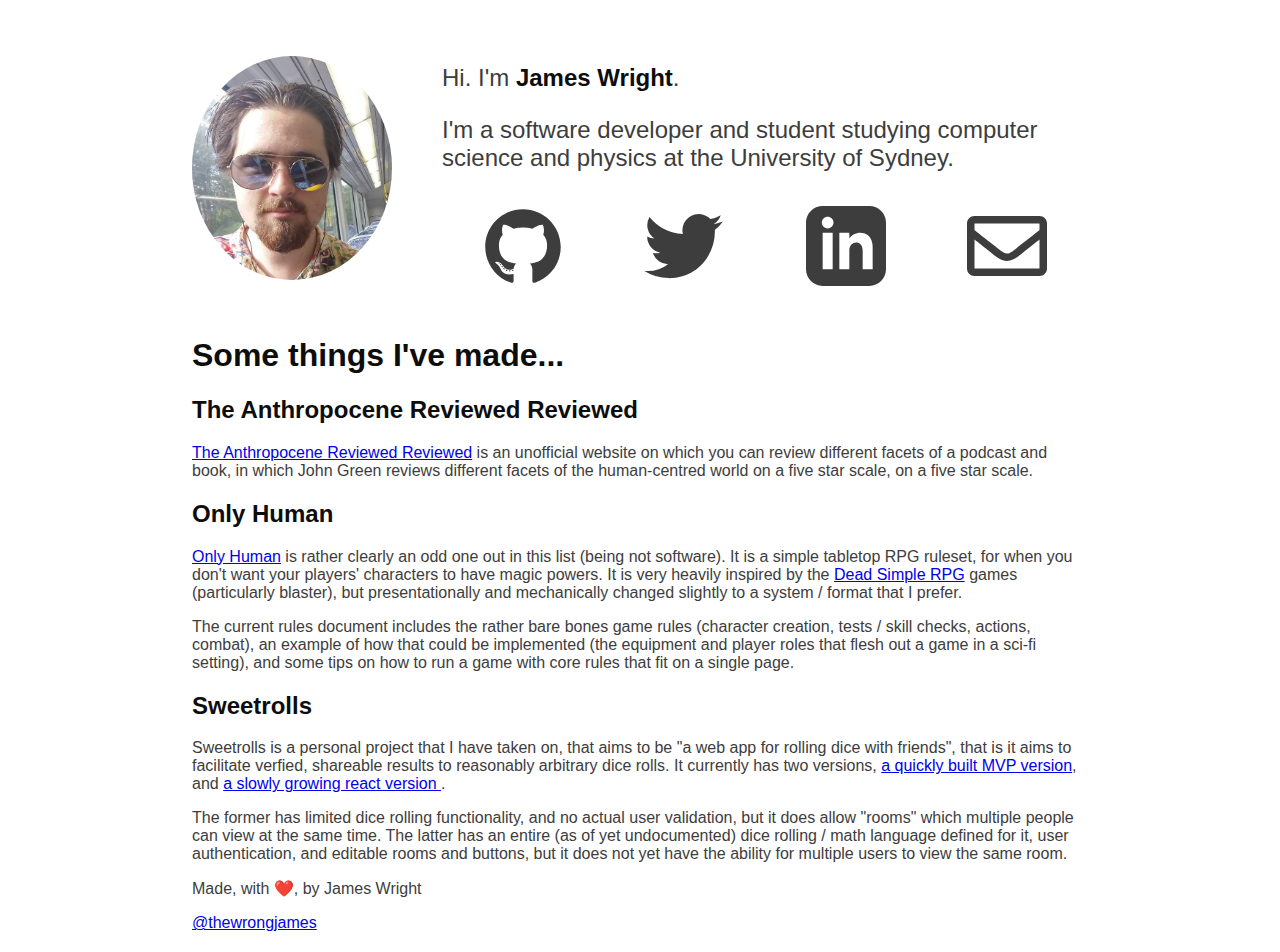
==== commit d9e062c8: "Remove eventual" ====
--- a/index.html
+++ b/index.html
@@ -96,24 +96,6 @@
         authentication, and editable rooms and buttons, but it does not yet
         have the ability for multiple users to view the same room.
       </p>
-      <h2>Eventual</h2>
-      <p>
-        <a href="https://eventual.app" target="_blank"  rel="noreferrer">
-          Eventual</a>
-        is a just barely working solution to the problem of getting programmatic
-        access to facebook page events for a page you control. Now, of course,
-        facebook's graph API does allow you to do this, but it requires you to
-        handle a bunch of auth stuff, and have access tokens and permissions
-        etc, etc. Sometimes you don't have or want that, you want to make a
-        static site and you really don't want users to have to sign in to
-        facebook, or you want more control over how the events will be displayed
-        than the facebook page plugin thingo will give you.
-      </p>
-      <p>
-        Eventual provides a site you can log in to, and authorise for access to
-        a page. It then just acts as a middleman between you and the graph API,
-        providing you with a URL which will serve JSON data about the events.
-      </p>
       <footer>
         <p>
           Made, with <span class="heart" role="img" aria-label="love">❤️</span>,
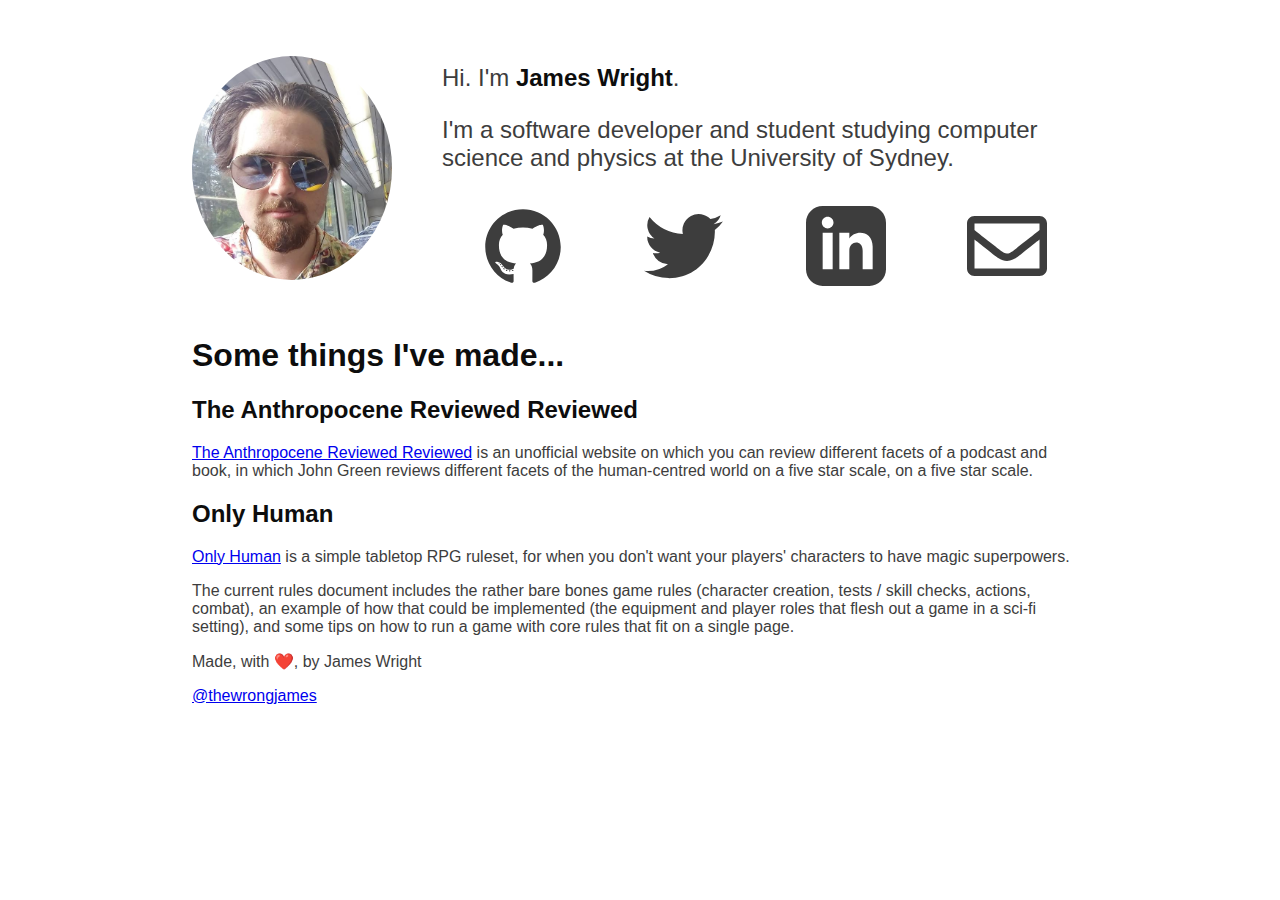
==== commit a3453f80: "Whilst I'm here..." ====
--- a/index.html
+++ b/index.html
@@ -60,14 +60,8 @@
       <h2>Only Human</h2>
       <p>
         <a href="https://github.com/thewrongjames/only-human" target="_blank" rel="noreferrer">
-          Only Human</a>
-        is rather clearly an odd one out in this list (being not software). It
-        is a simple tabletop RPG ruleset, for when you don't want your players'
-        characters to have magic powers. It is very heavily inspired by the
-        <a href="https://deadsimplerpg.wordpress.com/about/" target="_blank" rel="noreferrer">
-          Dead Simple RPG</a>
-        games (particularly blaster), but presentationally and mechanically
-        changed slightly to a system / format that I prefer.
+          Only Human</a> is a simple tabletop RPG ruleset, for when you don't
+        want your players' characters to have magic superpowers.
       </p>
       <p>
         The current rules document includes the rather bare bones game rules
@@ -75,26 +69,6 @@
         of how that could be implemented (the equipment and player roles that
         flesh out a game in a sci-fi setting), and some tips on how to run a
         game with core rules that fit on a single page.
-      </p>
-      <h2>Sweetrolls</h2>
-      <p>
-        Sweetrolls is a personal project that I have taken on, that aims to be
-        "a web app for rolling dice with friends", that is it aims to facilitate
-        verfied, shareable results to reasonably arbitrary dice rolls. It
-        currently has two versions,
-        <a href="http://sweetrolls.thewrongjames.com" target="_blank" rel="noreferrer">
-          a quickly built MVP version</a>, and
-        <a href="https://sweetrolls.net" target="_blank"  rel="noreferrer">
-          a slowly growing react version
-        </a>.
-      </p>
-      <p>
-        The former has limited dice rolling functionality, and no
-        actual user validation, but it does allow "rooms" which multiple people
-        can view at the same time. The latter has an entire (as of yet
-        undocumented) dice rolling / math language defined for it, user
-        authentication, and editable rooms and buttons, but it does not yet
-        have the ability for multiple users to view the same room.
       </p>
       <footer>
         <p>
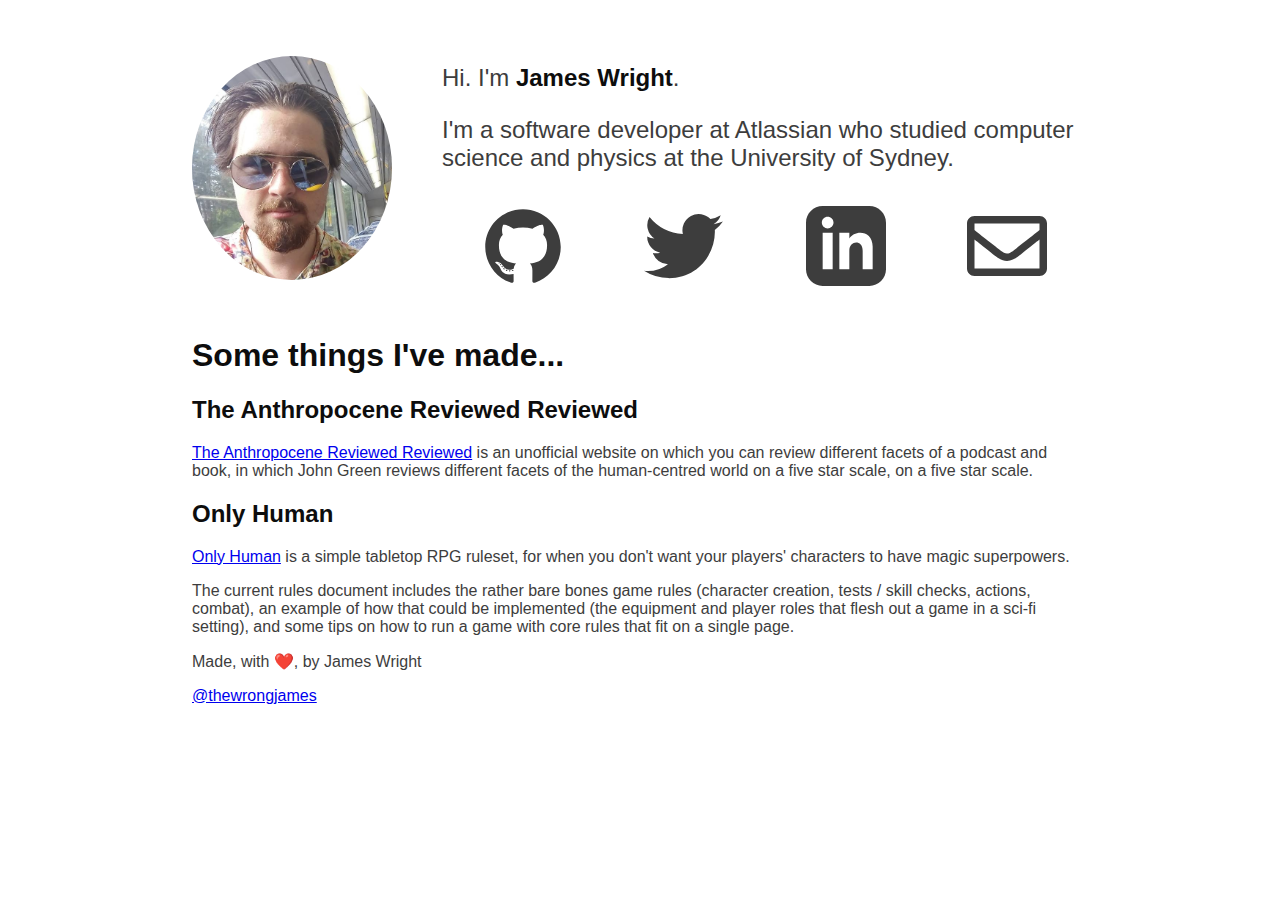
==== commit d29fbb0c: "Update "bio"" ====
--- a/index.html
+++ b/index.html
@@ -14,8 +14,8 @@
         <div>
           <p>Hi. I'm <b>James Wright</b>.</p>
           <p>
-            I'm a software developer and student studying
-            computer science and physics at the University of Sydney.
+            I'm a software developer at Atlassian who studied computer science
+            and physics at the University of Sydney.
           </p>
           <div class="icon-row">
             <a href="https://github.com/thewrongjames" target="_blank" title="GitHub">
